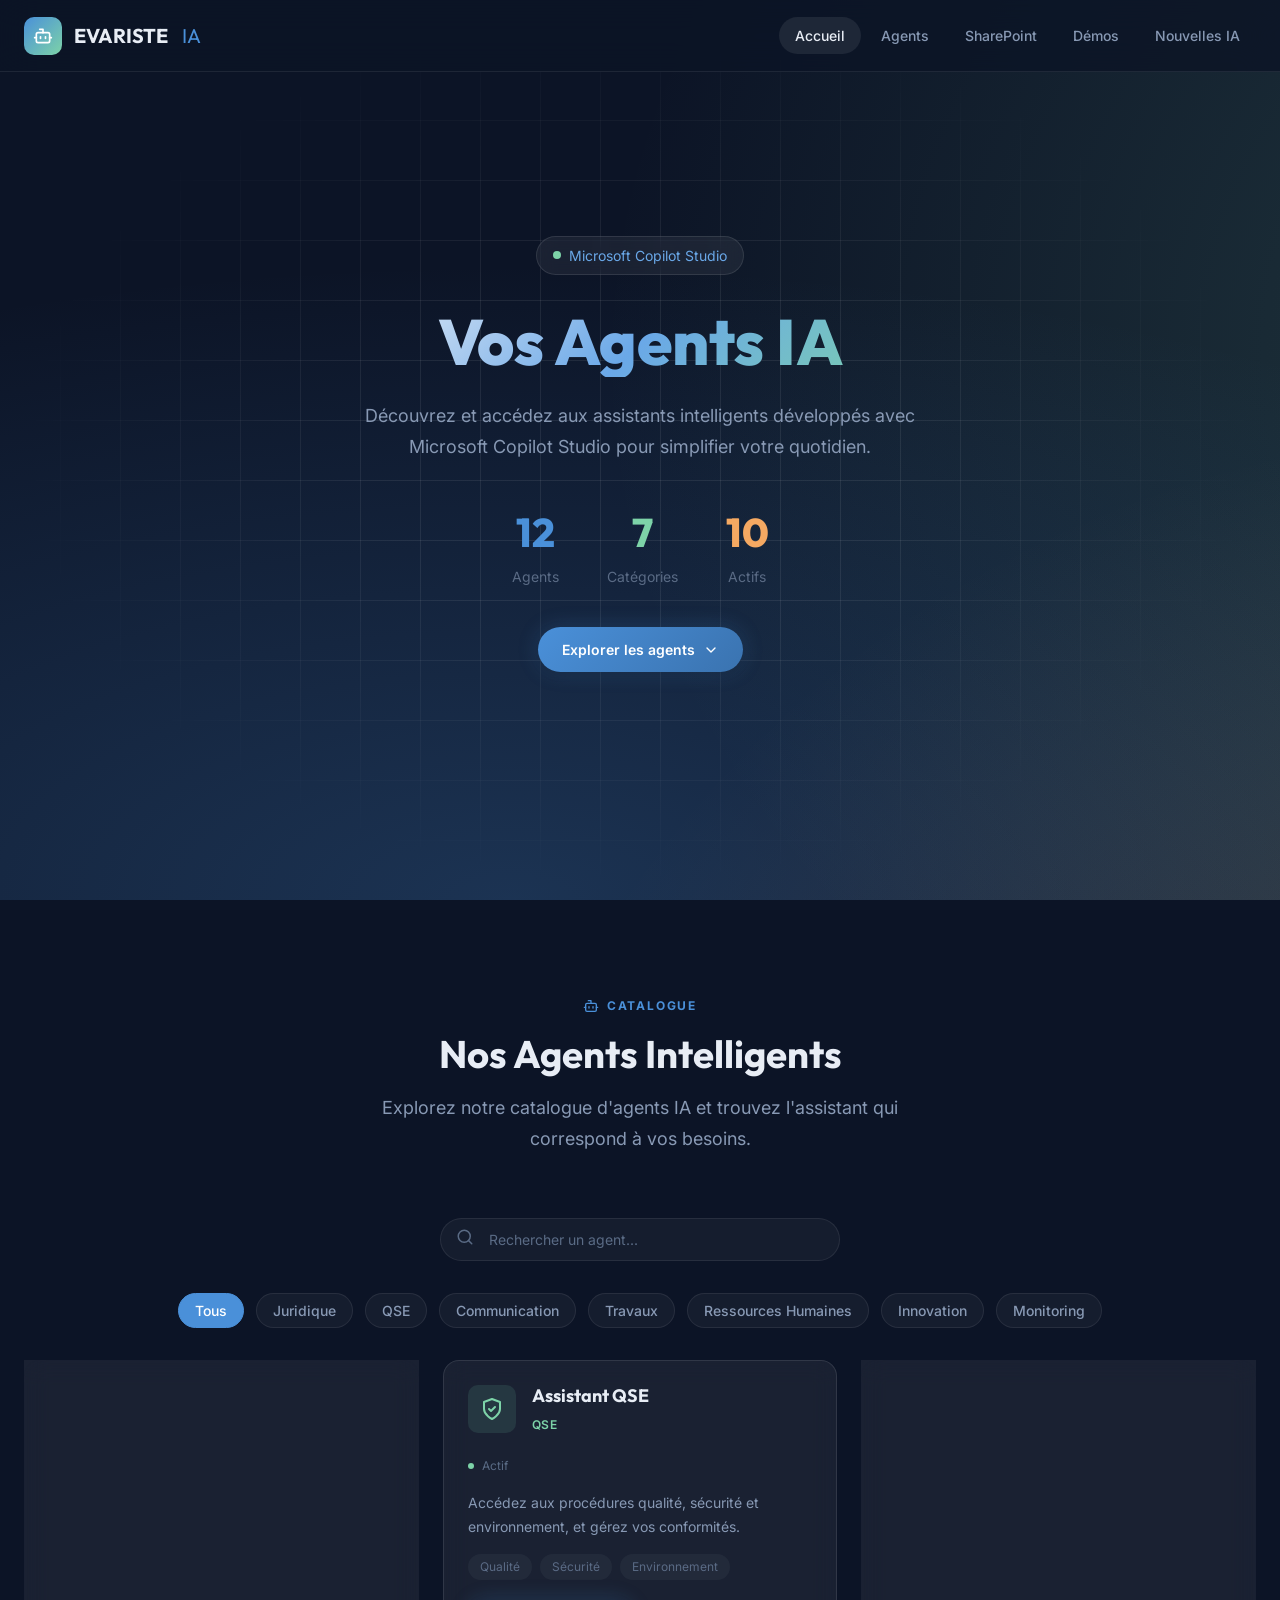
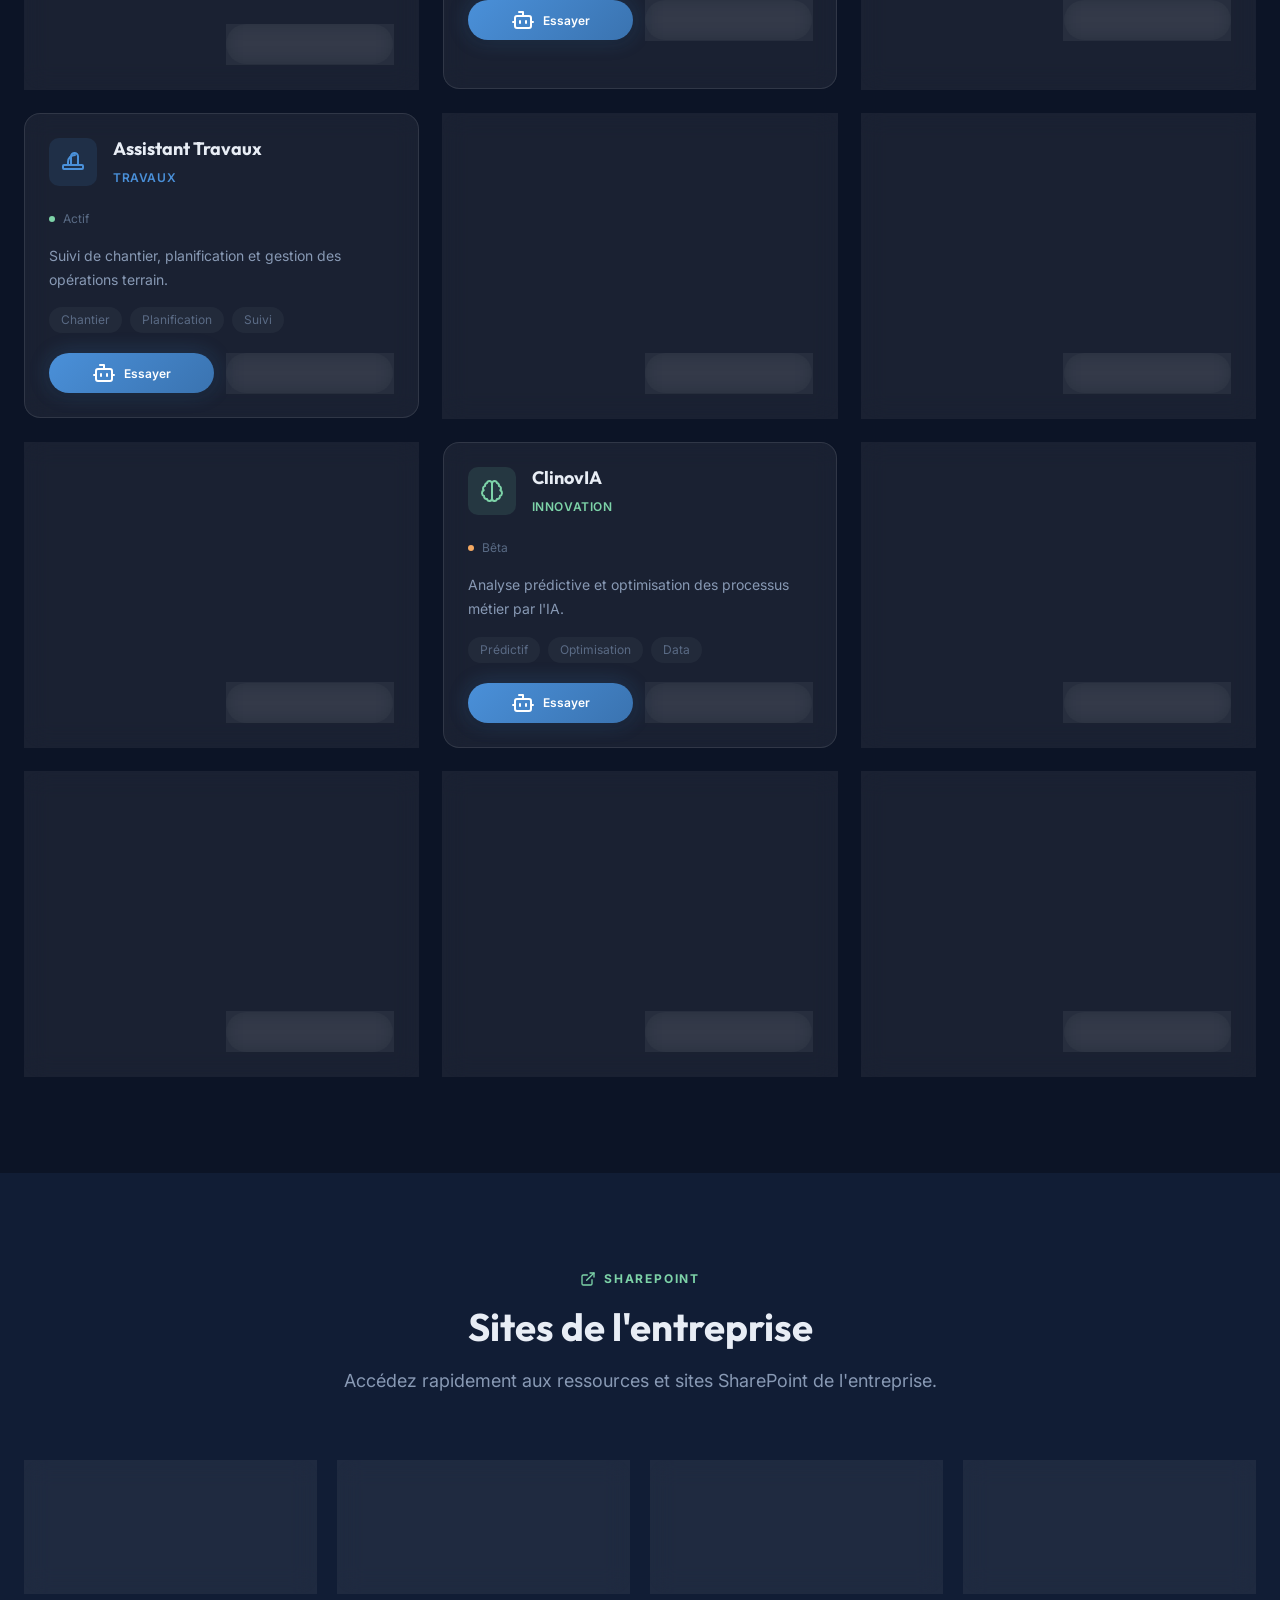
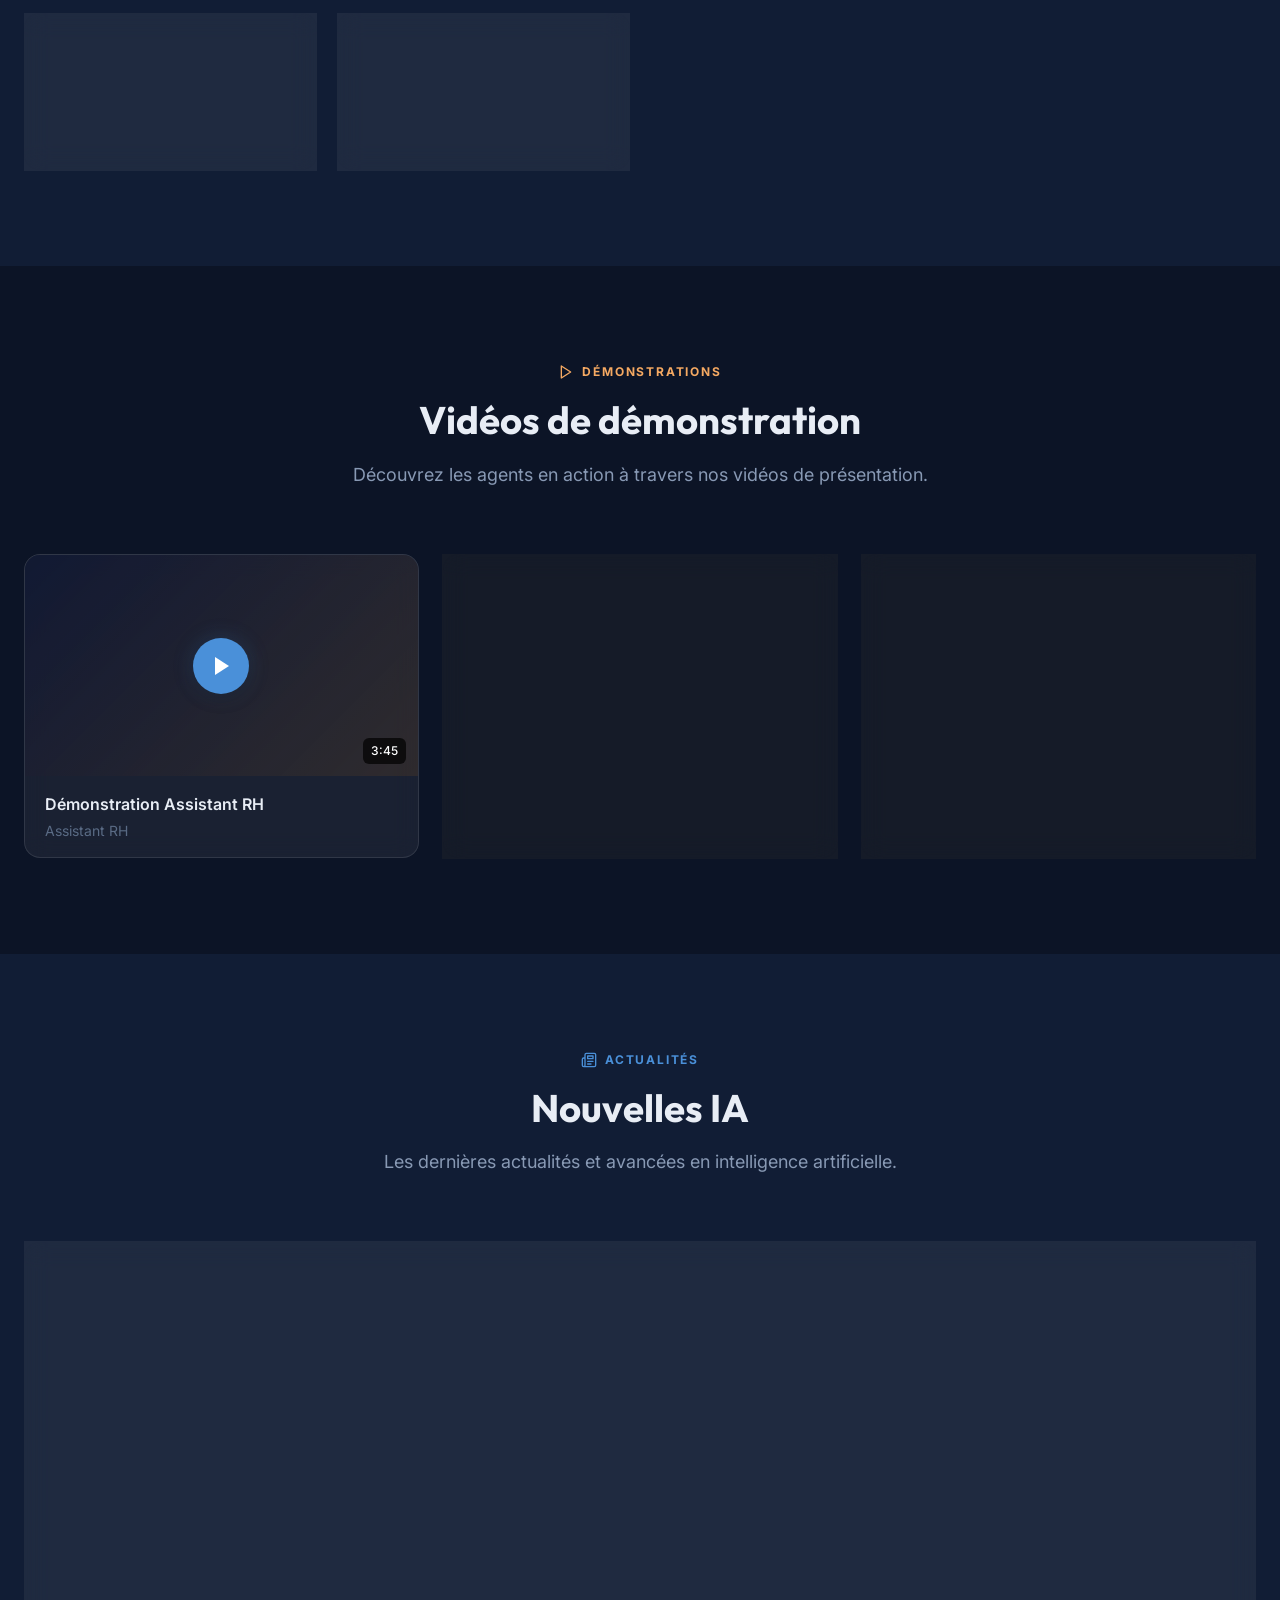
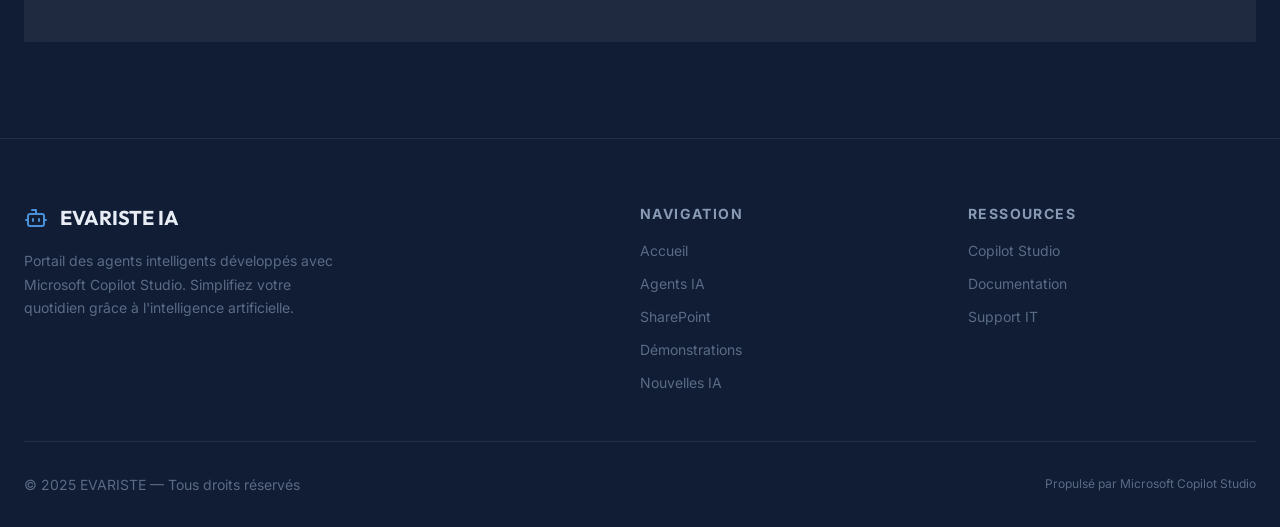
==== pages/agent-detail.html @ 1adda0bb "first_edition première version de la page" ====
<!DOCTYPE html>
<html lang="fr">
<head>
  <meta charset="UTF-8">
  <meta name="viewport" content="width=device-width, initial-scale=1.0">
  <title>Détail de l'Agent | EVARISTE IA</title>
  
  <!-- Google Fonts -->
  <link rel="preconnect" href="https://fonts.googleapis.com">
  <link rel="preconnect" href="https://fonts.gstatic.com" crossorigin>
  <link href="https://fonts.googleapis.com/css2?family=Inter:wght@400;500;600;700&family=Outfit:wght@600;700;800&display=swap" rel="stylesheet">
  
  <!-- Stylesheets -->
  <link rel="stylesheet" href="../css/variables.css">
  <link rel="stylesheet" href="../css/base.css">
  <link rel="stylesheet" href="../css/components.css">
  <link rel="stylesheet" href="../css/layout.css">
  
  <style>
    /* Specific styles for detail page */
    .detail-hero {
      padding: calc(var(--nav-height) + var(--space-12)) 0 var(--space-12);
      background: var(--bg-secondary);
      border-bottom: 1px solid var(--border);
    }
    
    .detail-header {
      display: flex;
      align-items: flex-start;
      gap: var(--space-6);
      margin-bottom: var(--space-8);
    }
    
    .detail-icon {
      width: 80px;
      height: 80px;
      border-radius: var(--radius-lg);
      display: flex;
      align-items: center;
      justify-content: center;
      flex-shrink: 0;
    }
    
    .detail-icon svg {
      width: 40px;
      height: 40px;
    }
    
    .detail-title {
      font-size: var(--text-4xl);
      margin-bottom: var(--space-2);
    }
    
    .detail-layout {
      display: grid;
      grid-template-columns: 1fr 400px;
      gap: var(--space-10);
      padding: var(--space-12) 0;
    }
    
    .chatbot-container {
      background: var(--bg-secondary);
      border: 1px solid var(--border);
      border-radius: var(--radius-lg);
      overflow: hidden;
      height: 700px;
      box-shadow: var(--shadow-md);
    }
    
    .chatbot-iframe {
      width: 100%;
      height: 100%;
      border: none;
    }
    
    .info-sidebar {
      display: flex;
      flex-direction: column;
      gap: var(--space-8);
    }
    
    .info-card {
      background: var(--glass);
      border: 1px solid var(--glass-border);
      border-radius: var(--radius-lg);
      padding: var(--space-6);
    }
    
    .info-card__title {
      font-size: var(--text-lg);
      font-weight: 600;
      margin-bottom: var(--space-4);
      display: flex;
      align-items: center;
      gap: var(--space-2);
    }
    
    .back-link {
      display: inline-flex;
      align-items: center;
      gap: var(--space-2);
      color: var(--text-secondary);
      margin-bottom: var(--space-6);
      font-weight: 500;
    }
    
    .back-link:hover {
      color: var(--text-primary);
    }
    
    @media (max-width: 1024px) {
      .detail-layout {
        grid-template-columns: 1fr;
      }
      
      .chatbot-container {
        height: 600px;
        order: -1; /* Move chat to top on mobile */
      }
    }
  </style>
</head>
<body>

  <!-- Navigation -->
  <nav class="nav">
    <div class="nav__container">
      <a href="../index.html" class="nav__logo">
        <div class="nav__logo-icon">
          <svg xmlns="http://www.w3.org/2000/svg" width="20" height="20" viewBox="0 0 24 24" fill="none" stroke="currentColor" stroke-width="2" stroke-linecap="round" stroke-linejoin="round"><path d="M12 8V4H8"/><rect x="4" y="8" width="16" height="12" rx="2"/><path d="M2 14h2"/><path d="M20 14h2"/><path d="M15 13v2"/><path d="M9 13v2"/></svg>
        </div>
        EVARISTE <span style="color: var(--blue); font-weight: 400; margin-left: 2px;">IA</span>
      </a>
      <a href="../index.html#agents" class="btn btn--ghost">Retour au catalogue</a>
    </div>
  </nav>

  <!-- Content injected by JS -->
  <div id="app-content"></div>

  <!-- Scripts -->
  <script src="../js/agents-data.js"></script>
  <script src="../js/components.js"></script>
  <script>
    document.addEventListener("DOMContentLoaded", () => {
      // Get agent ID from URL
      const urlParams = new URLSearchParams(window.location.search);
      const agentId = urlParams.get('agent');
      
      if (!agentId) {
        window.location.href = '../index.html';
        return;
      }
      
      const agent = AGENTS_DATA.find(a => a.id === agentId);
      
      if (!agent) {
        document.getElementById('app-content').innerHTML = `
          <div class="container" style="padding-top: 150px; text-align: center;">
            <h2>Agent introuvable</h2>
            <p>L'agent demandé n'existe pas.</p>
            <a href="../index.html" class="btn btn--primary" style="margin-top: 20px;">Retour à l'accueil</a>
          </div>
        `;
        return;
      }
      
      // Update page title
      document.title = `${agent.name} | EVARISTE IA`;
      
      // Render content
      renderAgentDetail(agent);
    });
    
    function renderAgentDetail(agent) {
      const container = document.getElementById('app-content');
      
      const statusDotClass = agent.status === "active" ? "active" : agent.status === "beta" ? "beta" : "coming";
      
      let chatContent = '';
      if (agent.embedUrl) {
        chatContent = `<iframe src="${agent.embedUrl}" class="chatbot-iframe" title="Chatbot ${agent.name}"></iframe>`;
      } else {
        chatContent = `
          <div style="display: flex; flex-direction: column; align-items: center; justify-content: center; height: 100%; color: var(--text-muted); padding: 2rem; text-align: center;">
            <div style="font-size: 3rem; margin-bottom: 1rem;">🤖</div>
            <h3>L'agent n'est pas encore connecté</h3>
            <p style="margin-top: 0.5rem; max-width: 400px;">L'URL d'intégration Copilot Studio n'a pas encore été configurée pour cet agent.</p>
          </div>
        `;
      }
      
      container.innerHTML = `
        <header class="detail-hero">
          <div class="container">
            <a href="../index.html#agents" class="back-link">
              <svg xmlns="http://www.w3.org/2000/svg" width="16" height="16" viewBox="0 0 24 24" fill="none" stroke="currentColor" stroke-width="2" stroke-linecap="round" stroke-linejoin="round"><line x1="19" y1="12" x2="5" y2="12"/><polyline points="12 19 5 12 12 5"/></svg>
              Retour aux agents
            </a>
            
            <div class="detail-header">
              <div class="detail-icon ${agent.color}" style="background: var(--${agent.color}-bg); color: var(--${agent.color});">
                ${getIcon(agent.icon)}
              </div>
              <div>
                <h1 class="detail-title">${agent.name}</h1>
                <div style="display: flex; gap: 1rem; align-items: center; margin-bottom: 1rem;">
                  <span class="badge badge--${agent.color}">${agent.category}</span>
                  <div class="agent-card__status" style="margin: 0;">
                    <span class="agent-card__status-dot ${statusDotClass}"></span>
                    ${getStatusLabel(agent.status)}
                  </div>
                </div>
                <p style="font-size: var(--text-lg); color: var(--text-secondary); max-width: 800px;">
                  ${agent.shortDesc}
                </p>
              </div>
            </div>
          </div>
        </header>
        
        <main class="container">
          <div class="detail-layout">
            <div class="chatbot-container">
              ${chatContent}
            </div>
            
            <aside class="info-sidebar">
              <div class="info-card">
                <h3 class="info-card__title">À propos de cet agent</h3>
                <p style="color: var(--text-secondary); line-height: 1.6; margin-bottom: 1.5rem;">
                  ${agent.longDesc}
                </p>
                <div style="display: flex; flex-wrap: wrap; gap: 0.5rem;">
                  ${agent.tags.map(tag => `<span class="agent-card__tag">${tag}</span>`).join("")}
                </div>
              </div>
              
              <div class="info-card">
                <h3 class="info-card__title">
                  <svg xmlns="http://www.w3.org/2000/svg" width="20" height="20" viewBox="0 0 24 24" fill="none" stroke="currentColor" stroke-width="2" stroke-linecap="round" stroke-linejoin="round"><circle cx="12" cy="12" r="10"/><path d="M12 16v-4"/><path d="M12 8h.01"/></svg>
                  Comment l'utiliser ?
                </h3>
                <ul style="color: var(--text-secondary); line-height: 1.6; list-style-type: disc; padding-left: 1.5rem; display: flex; flex-direction: column; gap: 0.5rem;">
                  <li>Posez des questions claires et précises.</li>
                  <li>Si la réponse n'est pas complète, demandez-lui d'élaborer.</li>
                  <li>N'hésitez pas à lui demander de formuler différemment.</li>
                  <li>L'agent apprend de ses interactions, vos retours sont précieux.</li>
                </ul>
              </div>
            </aside>
          </div>
        </main>
      `;
    }
  </script>
</body>
</html>
---- css/variables.css ----
/* ========================================
   DESIGN TOKENS — EVARISTE AI Agents
   ======================================== */

:root {
  /* ---- Background ---- */
  --bg-primary: #0c1426;
  --bg-secondary: #111d35;
  --bg-tertiary: #162040;

  /* ---- Surfaces (glassmorphism) ---- */
  --surface: rgba(255, 255, 255, 0.04);
  --surface-hover: rgba(255, 255, 255, 0.08);
  --surface-active: rgba(255, 255, 255, 0.12);
  --glass: rgba(255, 255, 255, 0.06);
  --glass-border: rgba(255, 255, 255, 0.1);

  /* ---- Accent: Blue (medium) ---- */
  --blue: #4A90D9;
  --blue-light: #6AA8E8;
  --blue-dark: #3A73B0;
  --blue-glow: rgba(74, 144, 217, 0.25);
  --blue-bg: rgba(74, 144, 217, 0.12);

  /* ---- Accent: Green (pastel) ---- */
  --green: #7DD3A8;
  --green-light: #A0E8C4;
  --green-dark: #5CB88A;
  --green-glow: rgba(125, 211, 168, 0.25);
  --green-bg: rgba(125, 211, 168, 0.12);

  /* ---- Accent: Orange (pastel) ---- */
  --orange: #F5A962;
  --orange-light: #F8C48A;
  --orange-dark: #E08C3E;
  --orange-glow: rgba(245, 169, 98, 0.25);
  --orange-bg: rgba(245, 169, 98, 0.12);

  /* ---- Text ---- */
  --text-primary: #E8EDF5;
  --text-secondary: #8899B4;
  --text-muted: #5A6B85;

  /* ---- Borders ---- */
  --border: rgba(255, 255, 255, 0.08);
  --border-hover: rgba(255, 255, 255, 0.15);
  --border-active: rgba(255, 255, 255, 0.22);

  /* ---- Spacing (4px scale) ---- */
  --space-1: 0.25rem;
  --space-2: 0.5rem;
  --space-3: 0.75rem;
  --space-4: 1rem;
  --space-5: 1.25rem;
  --space-6: 1.5rem;
  --space-8: 2rem;
  --space-10: 2.5rem;
  --space-12: 3rem;
  --space-16: 4rem;
  --space-20: 5rem;
  --space-24: 6rem;

  /* ---- Border-radius ---- */
  --radius-sm: 6px;
  --radius-md: 10px;
  --radius-lg: 16px;
  --radius-xl: 24px;
  --radius-full: 9999px;

  /* ---- Shadows ---- */
  --shadow-sm: 0 2px 8px rgba(0, 0, 0, 0.2);
  --shadow-md: 0 4px 16px rgba(0, 0, 0, 0.3);
  --shadow-lg: 0 8px 32px rgba(0, 0, 0, 0.4);
  --shadow-glow-blue: 0 0 20px var(--blue-glow);
  --shadow-glow-green: 0 0 20px var(--green-glow);
  --shadow-glow-orange: 0 0 20px var(--orange-glow);

  /* ---- Typography ---- */
  --font-body: 'Inter', -apple-system, BlinkMacSystemFont, 'Segoe UI', sans-serif;
  --font-heading: 'Outfit', 'Inter', sans-serif;

  --text-xs: 0.75rem;
  --text-sm: 0.875rem;
  --text-base: 1rem;
  --text-lg: 1.125rem;
  --text-xl: 1.25rem;
  --text-2xl: 1.5rem;
  --text-3xl: 2rem;
  --text-4xl: 2.5rem;
  --text-5xl: 3.5rem;

  --leading-tight: 1.2;
  --leading-normal: 1.5;
  --leading-relaxed: 1.7;

  /* ---- Transitions ---- */
  --transition-fast: 150ms ease;
  --transition-base: 250ms ease;
  --transition-slow: 400ms ease;
  --transition-spring: 500ms cubic-bezier(0.34, 1.56, 0.64, 1);

  /* ---- Z-index ---- */
  --z-base: 1;
  --z-dropdown: 10;
  --z-sticky: 100;
  --z-modal: 1000;

  /* ---- Layout ---- */
  --container-max: 1280px;
  --nav-height: 72px;
}
---- css/base.css ----
/* ========================================
   BASE STYLES — Reset & Defaults
   ======================================== */

*, *::before, *::after {
  box-sizing: border-box;
  margin: 0;
  padding: 0;
}

html {
  scroll-behavior: smooth;
  -webkit-text-size-adjust: 100%;
  scroll-padding-top: var(--nav-height);
}

body {
  font-family: var(--font-body);
  font-size: var(--text-base);
  line-height: var(--leading-normal);
  color: var(--text-primary);
  background: var(--bg-primary);
  min-height: 100vh;
  overflow-x: hidden;
  -webkit-font-smoothing: antialiased;
  -moz-osx-font-smoothing: grayscale;
}

/* ---- Headings ---- */
h1, h2, h3, h4, h5, h6 {
  font-family: var(--font-heading);
  line-height: var(--leading-tight);
  font-weight: 700;
  color: var(--text-primary);
}

h1 { font-size: var(--text-5xl); }
h2 { font-size: var(--text-3xl); }
h3 { font-size: var(--text-xl); }
h4 { font-size: var(--text-lg); }

p {
  color: var(--text-secondary);
  line-height: var(--leading-relaxed);
}

/* ---- Links ---- */
a {
  color: var(--blue);
  text-decoration: none;
  transition: color var(--transition-fast);
}

a:hover {
  color: var(--blue-light);
}

/* ---- Media ---- */
img, video {
  max-width: 100%;
  height: auto;
  display: block;
}

/* ---- Interactive ---- */
button {
  cursor: pointer;
  border: none;
  background: none;
  font-family: inherit;
  font-size: inherit;
  color: inherit;
}

ul, ol {
  list-style: none;
}

input, textarea, select {
  font-family: inherit;
  font-size: inherit;
  color: inherit;
  background: none;
  border: none;
  outline: none;
}

/* ---- Selection ---- */
::selection {
  background: var(--blue);
  color: white;
}

/* ---- Scrollbar ---- */
::-webkit-scrollbar {
  width: 8px;
}

::-webkit-scrollbar-track {
  background: var(--bg-primary);
}

::-webkit-scrollbar-thumb {
  background: var(--border);
  border-radius: var(--radius-full);
}

::-webkit-scrollbar-thumb:hover {
  background: var(--border-hover);
}

/* ---- Utility ---- */
.container {
  width: 100%;
  max-width: var(--container-max);
  margin: 0 auto;
  padding: 0 var(--space-6);
}

.sr-only {
  position: absolute;
  width: 1px;
  height: 1px;
  padding: 0;
  margin: -1px;
  overflow: hidden;
  clip: rect(0, 0, 0, 0);
  white-space: nowrap;
  border: 0;
}
---- css/components.css ----
/* ========================================
   COMPONENTS — All UI component styles
   ======================================== */

/* ===== NAVIGATION ===== */
.nav {
  position: fixed;
  top: 0;
  left: 0;
  right: 0;
  height: var(--nav-height);
  background: rgba(12, 20, 38, 0.8);
  backdrop-filter: blur(20px);
  -webkit-backdrop-filter: blur(20px);
  border-bottom: 1px solid var(--border);
  z-index: var(--z-sticky);
  transition: background var(--transition-base), box-shadow var(--transition-base);
}

.nav.scrolled {
  background: rgba(12, 20, 38, 0.95);
  box-shadow: var(--shadow-md);
}

.nav__container {
  display: flex;
  align-items: center;
  justify-content: space-between;
  height: 100%;
  max-width: var(--container-max);
  margin: 0 auto;
  padding: 0 var(--space-6);
}

.nav__logo {
  display: flex;
  align-items: center;
  gap: var(--space-3);
  font-family: var(--font-heading);
  font-size: var(--text-xl);
  font-weight: 700;
  color: var(--text-primary);
  text-decoration: none;
}

.nav__logo-icon {
  width: 38px;
  height: 38px;
  background: linear-gradient(135deg, var(--blue), var(--green));
  border-radius: var(--radius-md);
  display: flex;
  align-items: center;
  justify-content: center;
  color: white;
  font-size: var(--text-lg);
}

.nav__links {
  display: flex;
  align-items: center;
  gap: var(--space-1);
}

.nav__link {
  padding: var(--space-2) var(--space-4);
  border-radius: var(--radius-full);
  color: var(--text-secondary);
  font-size: var(--text-sm);
  font-weight: 500;
  transition: all var(--transition-fast);
  white-space: nowrap;
  text-decoration: none;
}

.nav__link:hover,
.nav__link.active {
  color: var(--text-primary);
  background: var(--surface-hover);
}

.nav__hamburger {
  display: none;
  flex-direction: column;
  gap: 5px;
  padding: var(--space-2);
  cursor: pointer;
  background: none;
  border: none;
}

.nav__hamburger span {
  display: block;
  width: 22px;
  height: 2px;
  background: var(--text-primary);
  border-radius: 2px;
  transition: all var(--transition-base);
  transform-origin: center;
}

.nav__hamburger.active span:nth-child(1) {
  transform: translateY(7px) rotate(45deg);
}

.nav__hamburger.active span:nth-child(2) {
  opacity: 0;
}

.nav__hamburger.active span:nth-child(3) {
  transform: translateY(-7px) rotate(-45deg);
}

/* ===== HERO ===== */
.hero {
  position: relative;
  min-height: 100vh;
  display: flex;
  align-items: center;
  justify-content: center;
  overflow: hidden;
  padding: var(--nav-height) var(--space-6) var(--space-16);
}

.hero__bg {
  position: absolute;
  inset: 0;
  background:
    radial-gradient(ellipse at 20% 50%, var(--blue-glow), transparent 50%),
    radial-gradient(ellipse at 80% 20%, var(--green-glow), transparent 50%),
    radial-gradient(ellipse at 60% 80%, var(--orange-glow), transparent 50%),
    var(--bg-primary);
  animation: gradientShift 15s ease infinite;
  background-size: 200% 200%;
}

.hero__grid {
  position: absolute;
  inset: 0;
  background-image:
    linear-gradient(var(--border) 1px, transparent 1px),
    linear-gradient(90deg, var(--border) 1px, transparent 1px);
  background-size: 60px 60px;
  animation: gridPulse 4s ease-in-out infinite;
  mask-image: radial-gradient(ellipse at center, black 30%, transparent 70%);
  -webkit-mask-image: radial-gradient(ellipse at center, black 30%, transparent 70%);
}

.hero__content {
  position: relative;
  text-align: center;
  max-width: 800px;
  z-index: 2;
}

.hero__badge {
  display: inline-flex;
  align-items: center;
  gap: var(--space-2);
  padding: var(--space-2) var(--space-4);
  background: var(--glass);
  border: 1px solid var(--glass-border);
  border-radius: var(--radius-full);
  font-size: var(--text-sm);
  color: var(--blue-light);
  margin-bottom: var(--space-8);
  backdrop-filter: blur(10px);
}

.hero__badge-dot {
  width: 8px;
  height: 8px;
  background: var(--green);
  border-radius: 50%;
  animation: pulse 2s ease-in-out infinite;
}

.hero__title {
  font-size: clamp(2.5rem, 5vw, 4rem);
  font-weight: 800;
  line-height: 1.1;
  margin-bottom: var(--space-6);
  background: linear-gradient(135deg, var(--text-primary) 0%, var(--blue-light) 50%, var(--green) 100%);
  -webkit-background-clip: text;
  -webkit-text-fill-color: transparent;
  background-clip: text;
}

.hero__subtitle {
  font-size: var(--text-lg);
  color: var(--text-secondary);
  max-width: 600px;
  margin: 0 auto var(--space-10);
  line-height: var(--leading-relaxed);
}

.hero__stats {
  display: flex;
  justify-content: center;
  gap: var(--space-12);
  margin-bottom: var(--space-10);
}

.hero__stat { text-align: center; }

.hero__stat-number {
  font-family: var(--font-heading);
  font-size: var(--text-4xl);
  font-weight: 800;
  color: var(--text-primary);
}

.hero__stat-number.blue   { color: var(--blue); }
.hero__stat-number.green  { color: var(--green); }
.hero__stat-number.orange { color: var(--orange); }

.hero__stat-label {
  font-size: var(--text-sm);
  color: var(--text-muted);
  margin-top: var(--space-1);
}

/* ===== BUTTONS ===== */
.btn {
  display: inline-flex;
  align-items: center;
  justify-content: center;
  gap: var(--space-2);
  padding: var(--space-3) var(--space-6);
  border-radius: var(--radius-full);
  font-weight: 600;
  font-size: var(--text-sm);
  transition: all var(--transition-base);
  cursor: pointer;
  white-space: nowrap;
  text-decoration: none;
  border: none;
}

.btn--primary {
  background: linear-gradient(135deg, var(--blue), var(--blue-dark));
  color: white;
  box-shadow: var(--shadow-sm), 0 0 20px var(--blue-glow);
}

.btn--primary:hover {
  transform: translateY(-2px);
  box-shadow: var(--shadow-md), 0 0 30px var(--blue-glow);
  color: white;
}

.btn--secondary {
  background: var(--glass);
  color: var(--text-primary);
  border: 1px solid var(--glass-border);
  backdrop-filter: blur(10px);
}

.btn--secondary:hover {
  background: var(--surface-hover);
  border-color: var(--border-hover);
  transform: translateY(-2px);
  color: var(--text-primary);
}

.btn--ghost {
  color: var(--text-secondary);
  padding: var(--space-2) var(--space-4);
}

.btn--ghost:hover {
  color: var(--text-primary);
  background: var(--surface);
}

.btn--sm {
  padding: var(--space-2) var(--space-4);
  font-size: var(--text-xs);
}

.btn--green {
  background: linear-gradient(135deg, var(--green), var(--green-dark));
  color: #0c1426;
  box-shadow: var(--shadow-sm), 0 0 20px var(--green-glow);
}

.btn--green:hover {
  transform: translateY(-2px);
  box-shadow: var(--shadow-md), 0 0 30px var(--green-glow);
  color: #0c1426;
}

.btn--orange {
  background: linear-gradient(135deg, var(--orange), var(--orange-dark));
  color: #0c1426;
  box-shadow: var(--shadow-sm), 0 0 20px var(--orange-glow);
}

.btn--orange:hover {
  transform: translateY(-2px);
  box-shadow: var(--shadow-md), 0 0 30px var(--orange-glow);
  color: #0c1426;
}

/* ===== SECTIONS ===== */
.section {
  padding: var(--space-24) 0;
  position: relative;
}

.section--alt {
  background: var(--bg-secondary);
}

.section__header {
  text-align: center;
  margin-bottom: var(--space-16);
}

.section__eyebrow {
  display: inline-flex;
  align-items: center;
  gap: var(--space-2);
  font-size: var(--text-xs);
  font-weight: 700;
  text-transform: uppercase;
  letter-spacing: 0.15em;
  color: var(--blue);
  margin-bottom: var(--space-4);
}

.section__eyebrow.green  { color: var(--green); }
.section__eyebrow.orange { color: var(--orange); }

.section__title {
  font-size: clamp(1.75rem, 3vw, 2.5rem);
  margin-bottom: var(--space-4);
}

.section__subtitle {
  font-size: var(--text-lg);
  color: var(--text-secondary);
  max-width: 600px;
  margin: 0 auto;
}

/* ===== FILTER BAR ===== */
.filter-bar {
  display: flex;
  flex-wrap: wrap;
  align-items: center;
  gap: var(--space-3);
  margin-bottom: var(--space-8);
  justify-content: center;
}

.filter-btn {
  padding: var(--space-2) var(--space-4);
  border-radius: var(--radius-full);
  font-size: var(--text-sm);
  font-weight: 500;
  color: var(--text-secondary);
  background: var(--surface);
  border: 1px solid var(--border);
  cursor: pointer;
  transition: all var(--transition-fast);
}

.filter-btn:hover {
  color: var(--text-primary);
  background: var(--surface-hover);
  border-color: var(--border-hover);
}

.filter-btn.active {
  color: white;
  background: var(--blue);
  border-color: var(--blue);
}

.search-container {
  position: relative;
  max-width: 400px;
  margin: 0 auto var(--space-8);
}

.search-input {
  width: 100%;
  padding: var(--space-3) var(--space-4) var(--space-3) var(--space-12);
  background: var(--surface);
  border: 1px solid var(--border);
  border-radius: var(--radius-full);
  color: var(--text-primary);
  font-size: var(--text-sm);
  transition: all var(--transition-fast);
}

.search-input::placeholder {
  color: var(--text-muted);
}

.search-input:focus {
  border-color: var(--blue);
  box-shadow: 0 0 0 3px var(--blue-glow);
}

.search-icon {
  position: absolute;
  left: var(--space-4);
  top: 50%;
  transform: translateY(-50%);
  color: var(--text-muted);
  pointer-events: none;
}

/* ===== AGENT CARDS ===== */
.agents-grid {
  display: grid;
  grid-template-columns: repeat(auto-fill, minmax(340px, 1fr));
  gap: var(--space-6);
}

.agent-card {
  position: relative;
  background: var(--glass);
  border: 1px solid var(--glass-border);
  border-radius: var(--radius-lg);
  padding: var(--space-6);
  backdrop-filter: blur(12px);
  -webkit-backdrop-filter: blur(12px);
  transition: all var(--transition-base);
  overflow: hidden;
}

.agent-card::before {
  content: '';
  position: absolute;
  top: 0;
  left: 0;
  right: 0;
  height: 3px;
  opacity: 0;
  transition: opacity var(--transition-base);
}

.agent-card[data-color="blue"]::before   { background: linear-gradient(90deg, var(--blue), var(--blue-light)); }
.agent-card[data-color="green"]::before  { background: linear-gradient(90deg, var(--green), var(--green-light)); }
.agent-card[data-color="orange"]::before { background: linear-gradient(90deg, var(--orange), var(--orange-light)); }

.agent-card:hover {
  transform: translateY(-4px);
  border-color: var(--border-hover);
  box-shadow: var(--shadow-lg);
}

.agent-card:hover::before {
  opacity: 1;
}

.agent-card[data-color="blue"]:hover   { box-shadow: var(--shadow-lg), var(--shadow-glow-blue); }
.agent-card[data-color="green"]:hover  { box-shadow: var(--shadow-lg), var(--shadow-glow-green); }
.agent-card[data-color="orange"]:hover { box-shadow: var(--shadow-lg), var(--shadow-glow-orange); }

.agent-card__header {
  display: flex;
  align-items: flex-start;
  gap: var(--space-4);
  margin-bottom: var(--space-4);
}

.agent-card__icon {
  width: 48px;
  height: 48px;
  border-radius: var(--radius-md);
  display: flex;
  align-items: center;
  justify-content: center;
  flex-shrink: 0;
}

.agent-card__icon.blue   { background: var(--blue-bg);   color: var(--blue); }
.agent-card__icon.green  { background: var(--green-bg);  color: var(--green); }
.agent-card__icon.orange { background: var(--orange-bg); color: var(--orange); }

.agent-card__icon svg {
  width: 24px;
  height: 24px;
}

.agent-card__info { flex: 1; min-width: 0; }

.agent-card__title {
  font-size: var(--text-lg);
  font-weight: 700;
  margin-bottom: var(--space-1);
}

.agent-card__category {
  display: inline-flex;
  align-items: center;
  gap: var(--space-1);
  font-size: var(--text-xs);
  font-weight: 600;
  text-transform: uppercase;
  letter-spacing: 0.05em;
}

.agent-card__category.blue   { color: var(--blue); }
.agent-card__category.green  { color: var(--green); }
.agent-card__category.orange { color: var(--orange); }

.agent-card__description {
  font-size: var(--text-sm);
  color: var(--text-secondary);
  line-height: var(--leading-relaxed);
  margin-bottom: var(--space-4);
  display: -webkit-box;
  -webkit-line-clamp: 3;
  -webkit-box-orient: vertical;
  overflow: hidden;
}

.agent-card__status {
  display: inline-flex;
  align-items: center;
  gap: var(--space-2);
  font-size: var(--text-xs);
  color: var(--text-muted);
  margin-bottom: var(--space-4);
}

.agent-card__status-dot {
  width: 6px;
  height: 6px;
  border-radius: 50%;
}

.agent-card__status-dot.active  { background: var(--green); }
.agent-card__status-dot.beta    { background: var(--orange); }
.agent-card__status-dot.coming  { background: var(--text-muted); }

.agent-card__tags {
  display: flex;
  flex-wrap: wrap;
  gap: var(--space-2);
  margin-bottom: var(--space-5);
}

.agent-card__tag {
  padding: var(--space-1) var(--space-3);
  background: var(--surface);
  border-radius: var(--radius-full);
  font-size: var(--text-xs);
  color: var(--text-muted);
}

.agent-card__actions {
  display: flex;
  gap: var(--space-3);
}

.agent-card__actions .btn { flex: 1; }

/* ===== SHAREPOINT CARDS ===== */
.sp-grid {
  display: grid;
  grid-template-columns: repeat(auto-fill, minmax(280px, 1fr));
  gap: var(--space-5);
}

.sp-card {
  display: flex;
  align-items: center;
  gap: var(--space-4);
  padding: var(--space-5);
  background: var(--glass);
  border: 1px solid var(--glass-border);
  border-radius: var(--radius-lg);
  backdrop-filter: blur(12px);
  transition: all var(--transition-base);
  text-decoration: none;
  color: inherit;
}

.sp-card:hover {
  transform: translateY(-3px);
  border-color: var(--border-hover);
  box-shadow: var(--shadow-md);
  background: var(--surface-hover);
  color: inherit;
}

.sp-card__icon {
  width: 44px;
  height: 44px;
  border-radius: var(--radius-md);
  background: var(--blue-bg);
  color: var(--blue);
  display: flex;
  align-items: center;
  justify-content: center;
  flex-shrink: 0;
}

.sp-card__icon svg {
  width: 22px;
  height: 22px;
}

.sp-card__content { flex: 1; min-width: 0; }

.sp-card__title {
  font-size: var(--text-base);
  font-weight: 600;
  color: var(--text-primary);
  margin-bottom: var(--space-1);
}

.sp-card__description {
  font-size: var(--text-sm);
  color: var(--text-muted);
}

.sp-card__arrow {
  color: var(--text-muted);
  transition: all var(--transition-fast);
  flex-shrink: 0;
}

.sp-card:hover .sp-card__arrow {
  color: var(--blue);
  transform: translateX(4px);
}

/* ===== VIDEO CARDS ===== */
.videos-grid {
  display: grid;
  grid-template-columns: repeat(auto-fill, minmax(340px, 1fr));
  gap: var(--space-6);
}

.video-card {
  background: var(--glass);
  border: 1px solid var(--glass-border);
  border-radius: var(--radius-lg);
  overflow: hidden;
  backdrop-filter: blur(12px);
  transition: all var(--transition-base);
}

.video-card:hover {
  transform: translateY(-3px);
  border-color: var(--border-hover);
  box-shadow: var(--shadow-md);
}

.video-card__thumbnail {
  position: relative;
  width: 100%;
  aspect-ratio: 16/9;
  overflow: hidden;
  cursor: pointer;
}

.video-card__thumbnail-bg {
  width: 100%;
  height: 100%;
  display: flex;
  align-items: center;
  justify-content: center;
  font-size: 3rem;
  transition: transform var(--transition-slow);
}

.video-card__thumbnail-bg.blue   { background: linear-gradient(135deg, var(--bg-tertiary), rgba(74, 144, 217, 0.15)); }
.video-card__thumbnail-bg.green  { background: linear-gradient(135deg, var(--bg-tertiary), rgba(125, 211, 168, 0.15)); }
.video-card__thumbnail-bg.orange { background: linear-gradient(135deg, var(--bg-tertiary), rgba(245, 169, 98, 0.15)); }

.video-card:hover .video-card__thumbnail-bg {
  transform: scale(1.05);
}

.video-card__play {
  position: absolute;
  inset: 0;
  display: flex;
  align-items: center;
  justify-content: center;
  background: rgba(0, 0, 0, 0.2);
  transition: background var(--transition-base);
}

.video-card:hover .video-card__play {
  background: rgba(0, 0, 0, 0.4);
}

.video-card__play-icon {
  width: 56px;
  height: 56px;
  background: var(--blue);
  border-radius: 50%;
  display: flex;
  align-items: center;
  justify-content: center;
  color: white;
  box-shadow: var(--shadow-md), var(--shadow-glow-blue);
  transition: transform var(--transition-spring);
}

.video-card:hover .video-card__play-icon {
  transform: scale(1.1);
}

.video-card__play-icon svg {
  width: 24px;
  height: 24px;
  margin-left: 2px;
}

.video-card__duration {
  position: absolute;
  bottom: var(--space-3);
  right: var(--space-3);
  padding: var(--space-1) var(--space-2);
  background: rgba(0, 0, 0, 0.7);
  border-radius: var(--radius-sm);
  font-size: var(--text-xs);
  color: white;
  font-weight: 500;
}

.video-card__info {
  padding: var(--space-4) var(--space-5);
}

.video-card__title {
  font-size: var(--text-base);
  font-weight: 600;
  color: var(--text-primary);
  margin-bottom: var(--space-1);
}

.video-card__agent {
  font-size: var(--text-sm);
  color: var(--text-muted);
}

/* ===== NEWS SECTION ===== */
.news-container {
  background: var(--glass);
  border: 1px solid var(--glass-border);
  border-radius: var(--radius-lg);
  overflow: hidden;
  backdrop-filter: blur(12px);
  min-height: 400px;
}

.news-iframe {
  width: 100%;
  min-height: 400px;
  border: none;
}

.news-placeholder {
  padding: var(--space-12);
  text-align: center;
  color: var(--text-muted);
}

.news-placeholder__icon {
  width: 64px;
  height: 64px;
  margin: 0 auto var(--space-6);
  background: var(--surface);
  border-radius: var(--radius-lg);
  display: flex;
  align-items: center;
  justify-content: center;
  color: var(--text-muted);
}

.news-placeholder__icon svg {
  width: 32px;
  height: 32px;
}

.news-placeholder__title {
  font-size: var(--text-lg);
  color: var(--text-secondary);
  margin-bottom: var(--space-2);
  font-weight: 600;
}

.news-placeholder__text {
  font-size: var(--text-sm);
  max-width: 400px;
  margin: 0 auto;
  line-height: var(--leading-relaxed);
}

/* ===== MODAL ===== */
.modal-overlay {
  position: fixed;
  inset: 0;
  background: rgba(0, 0, 0, 0.7);
  backdrop-filter: blur(8px);
  -webkit-backdrop-filter: blur(8px);
  z-index: var(--z-modal);
  display: flex;
  align-items: center;
  justify-content: center;
  padding: var(--space-6);
  opacity: 0;
  visibility: hidden;
  transition: all var(--transition-base);
}

.modal-overlay.active {
  opacity: 1;
  visibility: visible;
}

.modal {
  width: 100%;
  max-width: 800px;
  max-height: 90vh;
  background: var(--bg-secondary);
  border: 1px solid var(--glass-border);
  border-radius: var(--radius-xl);
  overflow: hidden;
  transform: scale(0.9) translateY(20px);
  transition: transform var(--transition-spring);
  display: flex;
  flex-direction: column;
}

.modal-overlay.active .modal {
  transform: scale(1) translateY(0);
}

.modal__header {
  display: flex;
  align-items: center;
  justify-content: space-between;
  padding: var(--space-5) var(--space-6);
  border-bottom: 1px solid var(--border);
}

.modal__title {
  font-size: var(--text-lg);
  font-weight: 700;
  display: flex;
  align-items: center;
  gap: var(--space-3);
}

.modal__close {
  width: 36px;
  height: 36px;
  border-radius: var(--radius-md);
  display: flex;
  align-items: center;
  justify-content: center;
  color: var(--text-secondary);
  transition: all var(--transition-fast);
  cursor: pointer;
  background: none;
  border: none;
}

.modal__close:hover {
  background: var(--surface-hover);
  color: var(--text-primary);
}

.modal__body {
  flex: 1;
  overflow: hidden;
}

.modal__body iframe {
  width: 100%;
  height: 600px;
  border: none;
}

.modal__placeholder {
  display: flex;
  flex-direction: column;
  align-items: center;
  justify-content: center;
  padding: var(--space-16);
  text-align: center;
  color: var(--text-muted);
  min-height: 400px;
}

.modal__placeholder-icon {
  font-size: 3rem;
  margin-bottom: var(--space-4);
}

.modal__placeholder-text {
  font-size: var(--text-base);
  color: var(--text-secondary);
  margin-bottom: var(--space-2);
}

.modal__placeholder-hint {
  font-size: var(--text-sm);
}

/* ===== FOOTER ===== */
.footer {
  background: var(--bg-secondary);
  border-top: 1px solid var(--border);
  padding: var(--space-16) 0 var(--space-8);
}

.footer__content {
  display: grid;
  grid-template-columns: 2fr 1fr 1fr;
  gap: var(--space-10);
  margin-bottom: var(--space-12);
}

.footer__brand { max-width: 320px; }

.footer__brand-name {
  font-family: var(--font-heading);
  font-size: var(--text-xl);
  font-weight: 700;
  color: var(--text-primary);
  margin-bottom: var(--space-4);
  display: flex;
  align-items: center;
  gap: var(--space-3);
}

.footer__brand-desc {
  font-size: var(--text-sm);
  color: var(--text-muted);
  line-height: var(--leading-relaxed);
}

.footer__section-title {
  font-size: var(--text-sm);
  font-weight: 700;
  text-transform: uppercase;
  letter-spacing: 0.1em;
  color: var(--text-secondary);
  margin-bottom: var(--space-4);
}

.footer__links {
  display: flex;
  flex-direction: column;
  gap: var(--space-3);
}

.footer__link {
  font-size: var(--text-sm);
  color: var(--text-muted);
  transition: color var(--transition-fast);
  text-decoration: none;
}

.footer__link:hover {
  color: var(--blue);
}

.footer__bottom {
  padding-top: var(--space-8);
  border-top: 1px solid var(--border);
  display: flex;
  align-items: center;
  justify-content: space-between;
}

.footer__copyright {
  font-size: var(--text-sm);
  color: var(--text-muted);
}

.footer__tech {
  font-size: var(--text-xs);
  color: var(--text-muted);
  display: flex;
  align-items: center;
  gap: var(--space-2);
}

/* ===== BADGES ===== */
.badge {
  display: inline-flex;
  align-items: center;
  gap: var(--space-1);
  padding: var(--space-1) var(--space-3);
  border-radius: var(--radius-full);
  font-size: var(--text-xs);
  font-weight: 600;
}

.badge--blue   { background: var(--blue-bg);   color: var(--blue); }
.badge--green  { background: var(--green-bg);  color: var(--green); }
.badge--orange { background: var(--orange-bg); color: var(--orange); }

/* ===== EMPTY STATE ===== */
.empty-state {
  text-align: center;
  padding: var(--space-16) var(--space-6);
  color: var(--text-muted);
}

.empty-state__icon {
  font-size: var(--text-4xl);
  margin-bottom: var(--space-4);
}

.empty-state__text {
  font-size: var(--text-lg);
  color: var(--text-secondary);
}

/* ===== BACK TO TOP ===== */
.back-to-top {
  position: fixed;
  bottom: var(--space-6);
  right: var(--space-6);
  width: 44px;
  height: 44px;
  background: var(--blue);
  color: white;
  border-radius: 50%;
  display: flex;
  align-items: center;
  justify-content: center;
  box-shadow: var(--shadow-md), var(--shadow-glow-blue);
  opacity: 0;
  visibility: hidden;
  transform: translateY(10px);
  transition: all var(--transition-base);
  z-index: var(--z-dropdown);
  cursor: pointer;
  border: none;
}

.back-to-top.visible {
  opacity: 1;
  visibility: visible;
  transform: translateY(0);
}

.back-to-top:hover {
  transform: translateY(-3px);
}

.back-to-top svg {
  width: 20px;
  height: 20px;
}
---- css/layout.css ----
/* ========================================
   LAYOUT — Responsive grid & breakpoints
   ======================================== */

/* ---- Tablet (≤ 1024px) ---- */
@media (max-width: 1024px) {
  .hero__stats {
    gap: var(--space-8);
  }

  .agents-grid {
    grid-template-columns: repeat(auto-fill, minmax(300px, 1fr));
  }

  .footer__content {
    grid-template-columns: 1fr 1fr;
    gap: var(--space-8);
  }
}

/* ---- Mobile landscape (≤ 768px) ---- */
@media (max-width: 768px) {
  :root {
    --nav-height: 64px;
  }

  /* Nav → hamburger */
  .nav__links {
    position: fixed;
    top: var(--nav-height);
    left: 0;
    right: 0;
    bottom: 0;
    background: rgba(12, 20, 38, 0.98);
    backdrop-filter: blur(20px);
    -webkit-backdrop-filter: blur(20px);
    flex-direction: column;
    align-items: center;
    justify-content: center;
    gap: var(--space-2);
    opacity: 0;
    visibility: hidden;
    transition: all var(--transition-base);
  }

  .nav__links.open {
    opacity: 1;
    visibility: visible;
  }

  .nav__link {
    font-size: var(--text-lg);
    padding: var(--space-3) var(--space-6);
  }

  .nav__hamburger {
    display: flex;
  }

  /* Hero */
  .hero {
    min-height: auto;
    padding-top: calc(var(--nav-height) + var(--space-16));
    padding-bottom: var(--space-12);
  }

  .hero__stats {
    flex-direction: column;
    gap: var(--space-4);
    align-items: center;
  }

  .hero__stat {
    display: flex;
    align-items: center;
    gap: var(--space-3);
  }

  .hero__stat-number {
    font-size: var(--text-2xl);
  }

  /* Sections */
  .section {
    padding: var(--space-16) 0;
  }

  /* Grids → single column */
  .agents-grid {
    grid-template-columns: 1fr;
  }

  .sp-grid {
    grid-template-columns: 1fr;
  }

  .videos-grid {
    grid-template-columns: 1fr;
  }

  /* Filters → horizontal scroll */
  .filter-bar {
    justify-content: flex-start;
    overflow-x: auto;
    flex-wrap: nowrap;
    padding-bottom: var(--space-2);
    -webkit-overflow-scrolling: touch;
    scrollbar-width: none;
  }

  .filter-bar::-webkit-scrollbar {
    display: none;
  }

  .filter-btn {
    flex-shrink: 0;
  }

  /* Footer */
  .footer__content {
    grid-template-columns: 1fr;
    gap: var(--space-8);
  }

  .footer__bottom {
    flex-direction: column;
    gap: var(--space-4);
    text-align: center;
  }

  /* Modal */
  .modal {
    max-height: 95vh;
    margin: var(--space-2);
    border-radius: var(--radius-lg);
  }

  .modal__body iframe {
    height: 400px;
  }
}

/* ---- Mobile portrait (≤ 480px) ---- */
@media (max-width: 480px) {
  .container {
    padding: 0 var(--space-4);
  }

  .hero__title {
    font-size: 2rem;
  }

  .hero__subtitle {
    font-size: var(--text-base);
  }

  .agent-card {
    padding: var(--space-5);
  }

  .agent-card__actions {
    flex-direction: column;
  }

  .section__title {
    font-size: 1.5rem;
  }

  .section__header {
    margin-bottom: var(--space-10);
  }

  .modal-overlay {
    padding: var(--space-2);
  }
}

/* ---- SharePoint iframe context (very small) ---- */
@media (max-width: 400px) {
  .nav {
    position: relative;
    height: auto;
    padding: var(--space-3) 0;
  }

  .hero {
    min-height: auto;
    padding-top: var(--space-8);
  }
}
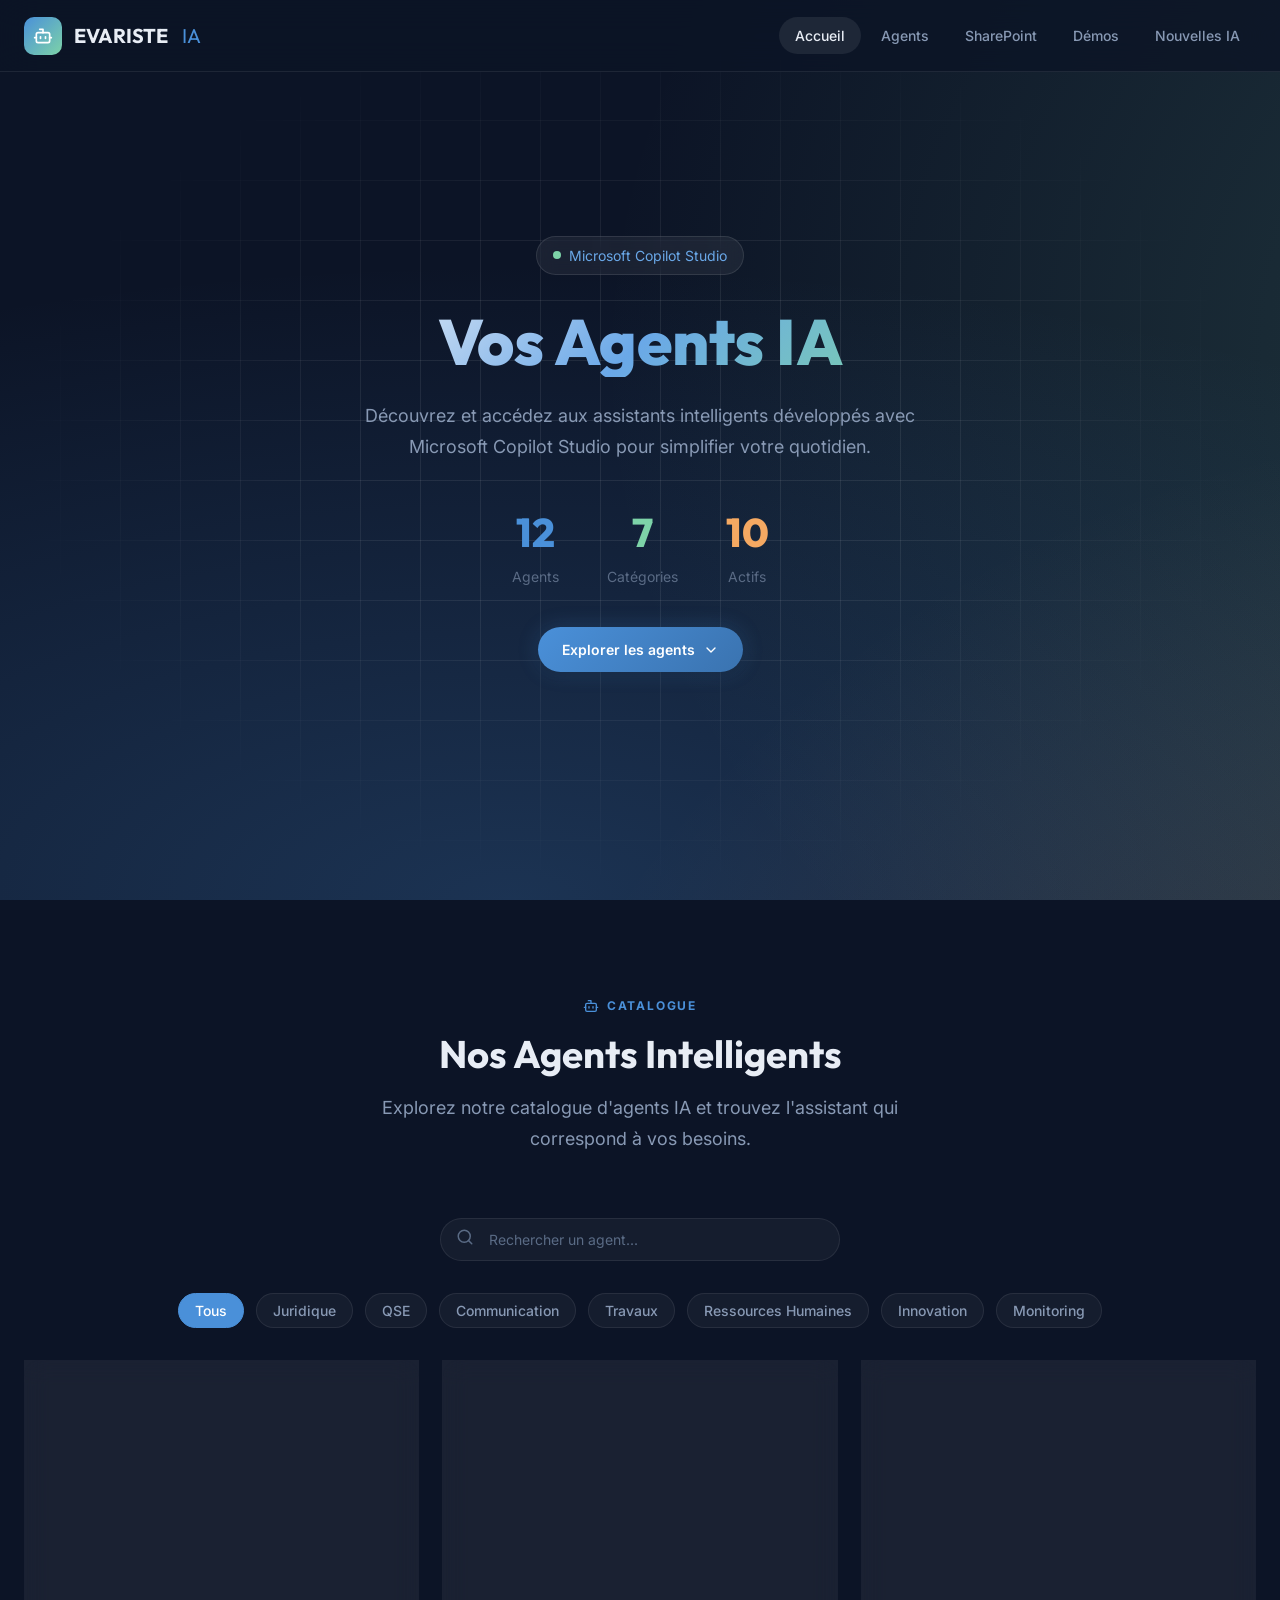
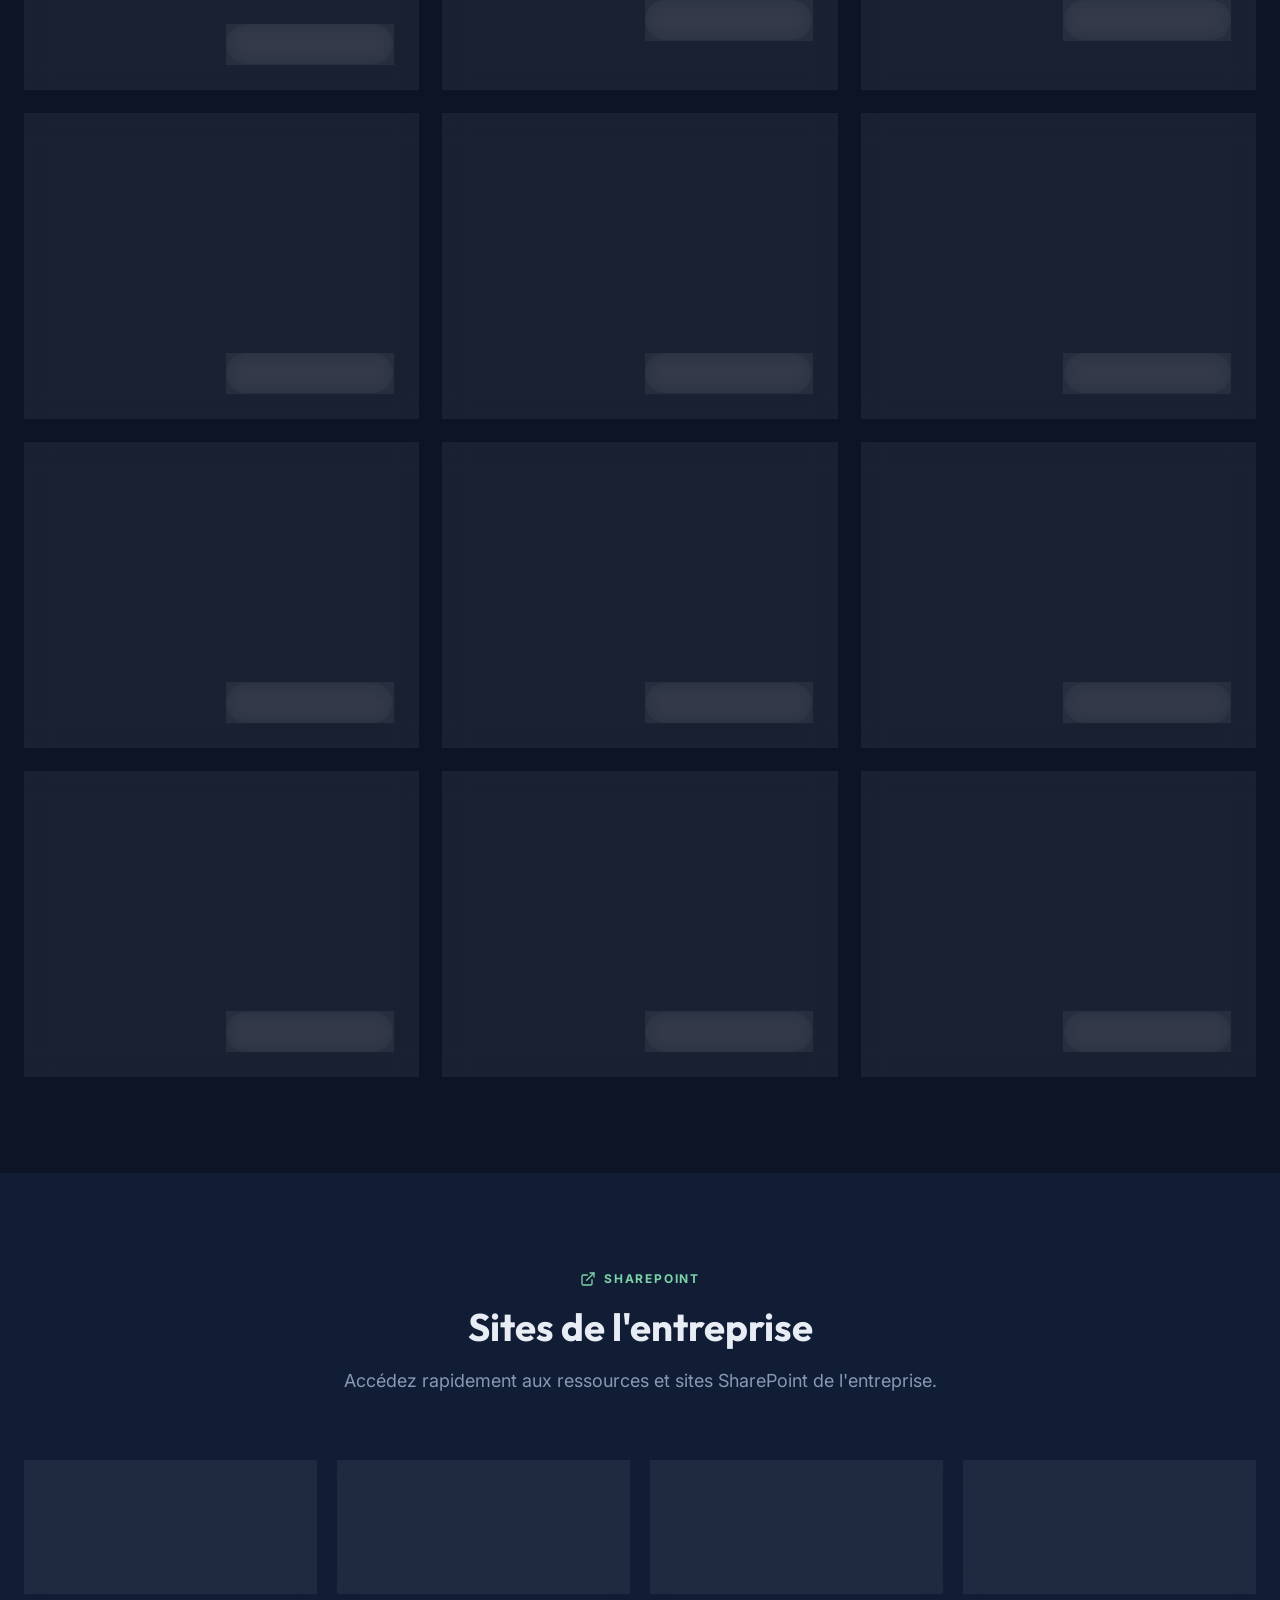
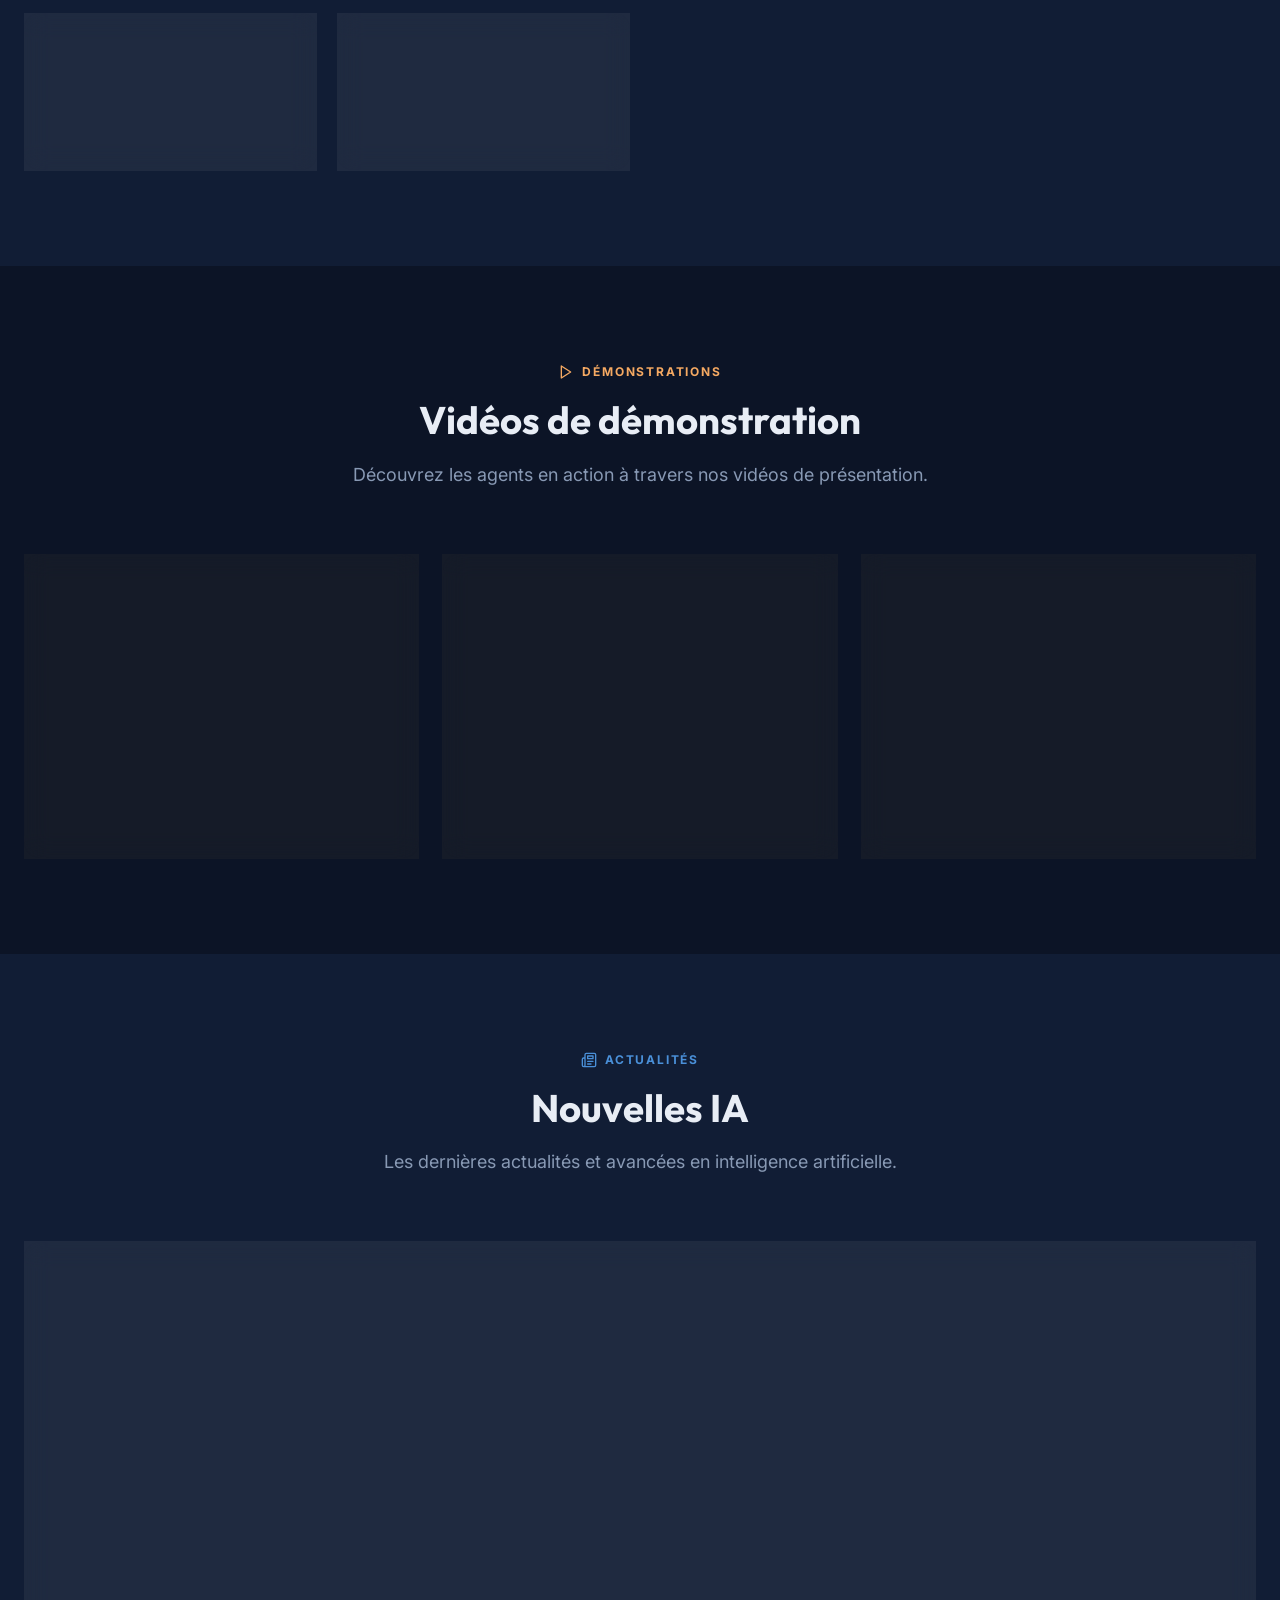
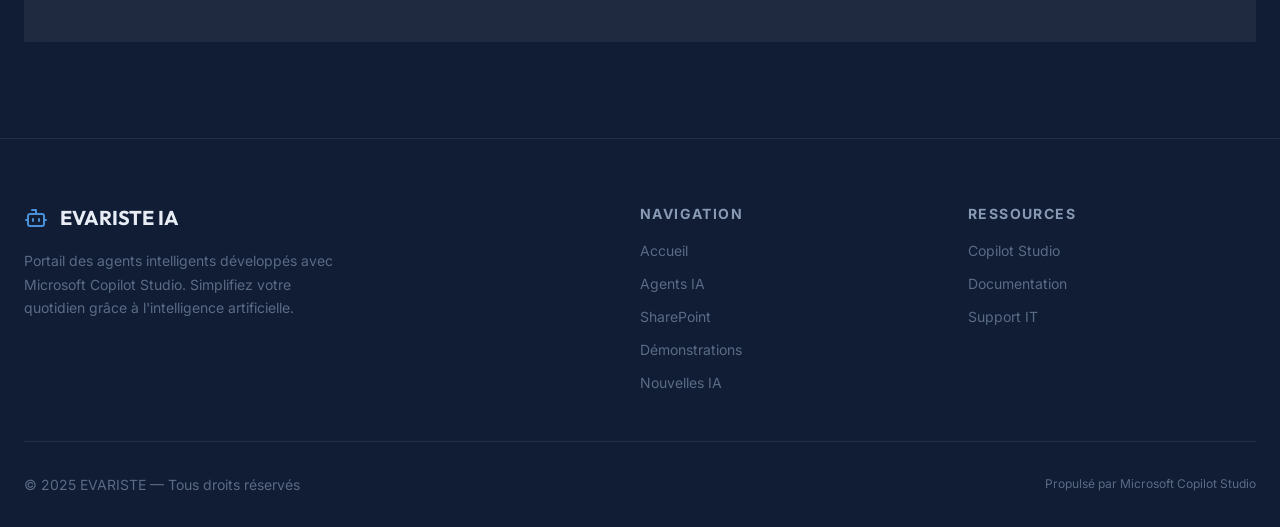
==== commit 6cce1c04: "Update Copilot Studio landing page with agent links and launcher cards" ====
--- a/pages/agent-detail.html
+++ b/pages/agent-detail.html
@@ -179,7 +179,27 @@
       
       let chatContent = '';
       if (agent.embedUrl) {
-        chatContent = `<iframe src="${agent.embedUrl}" class="chatbot-iframe" title="Chatbot ${agent.name}"></iframe>`;
+        if (agent.embedUrl.includes("sharepoint.com") || agent.embedUrl.includes("m365.cloud.microsoft")) {
+          const isM365 = agent.embedUrl.includes("m365.cloud.microsoft");
+          const platformName = isM365 ? "Microsoft 365 Copilot" : "SharePoint EVARISTE";
+          const btnText = isM365 ? "Lancer l'agent dans Microsoft 365" : "Ouvrir l'agent sur SharePoint";
+          chatContent = `
+            <div style="display: flex; flex-direction: column; align-items: center; justify-content: center; height: 100%; padding: 3rem 2rem; text-align: center; background: var(--bg-secondary);">
+              <div class="detail-icon ${agent.color}" style="background: var(--${agent.color}-bg); color: var(--${agent.color}); margin-bottom: 1.5rem; width: 80px; height: 80px;">
+                ${getIcon(agent.icon)}
+              </div>
+              <h2 style="font-size: 1.8rem; margin-bottom: 0.5rem; font-weight: 700;">${agent.name}</h2>
+              <p style="color: var(--text-secondary); max-width: 480px; margin-bottom: 1.5rem; line-height: 1.6;">
+                Cet agent est disponible directement sur <strong>${platformName}</strong>. Cliquez ci-dessous pour ouvrir votre session d'interaction.
+              </p>
+              <a href="${agent.embedUrl}" target="_blank" rel="noopener noreferrer" class="btn btn--primary" style="padding: 0.8rem 2rem; font-size: 1rem; text-decoration: none;">
+                ${getIcon(isM365 ? "copilot" : "externalLink")} ${btnText}
+              </a>
+            </div>
+          `;
+        } else {
+          chatContent = `<iframe src="${agent.embedUrl}" class="chatbot-iframe" title="Chatbot ${agent.name}"></iframe>`;
+        }
       } else {
         chatContent = `
           <div style="display: flex; flex-direction: column; align-items: center; justify-content: center; height: 100%; color: var(--text-muted); padding: 2rem; text-align: center;">
--- a/css/components.css
+++ b/css/components.css
@@ -909,6 +909,58 @@
   font-size: var(--text-sm);
 }
 
+.modal__launcher {
+  display: flex;
+  flex-direction: column;
+  align-items: center;
+  justify-content: center;
+  padding: var(--space-12) var(--space-8);
+  text-align: center;
+  min-height: 400px;
+}
+
+.modal__launcher-icon {
+  width: 72px;
+  height: 72px;
+  border-radius: var(--radius-lg);
+  display: flex;
+  align-items: center;
+  justify-content: center;
+  margin-bottom: var(--space-4);
+}
+
+.modal__launcher-icon.blue   { background: var(--blue-bg); color: var(--blue); }
+.modal__launcher-icon.green  { background: var(--green-bg); color: var(--green); }
+.modal__launcher-icon.orange { background: var(--orange-bg); color: var(--orange); }
+
+.modal__launcher-title {
+  font-family: var(--font-heading);
+  font-size: var(--text-2xl);
+  font-weight: 700;
+  color: var(--text-primary);
+  margin-bottom: var(--space-2);
+}
+
+.modal__launcher-desc {
+  font-size: var(--text-base);
+  color: var(--text-secondary);
+  max-width: 520px;
+  line-height: var(--leading-relaxed);
+  margin-bottom: var(--space-4);
+}
+
+.modal__launcher-badge {
+  display: inline-flex;
+  align-items: center;
+  gap: var(--space-2);
+  padding: var(--space-2) var(--space-4);
+  background: var(--surface);
+  border: 1px solid var(--border);
+  border-radius: var(--radius-full);
+  font-size: var(--text-xs);
+  color: var(--blue-light);
+}
+
 /* ===== FOOTER ===== */
 .footer {
   background: var(--bg-secondary);
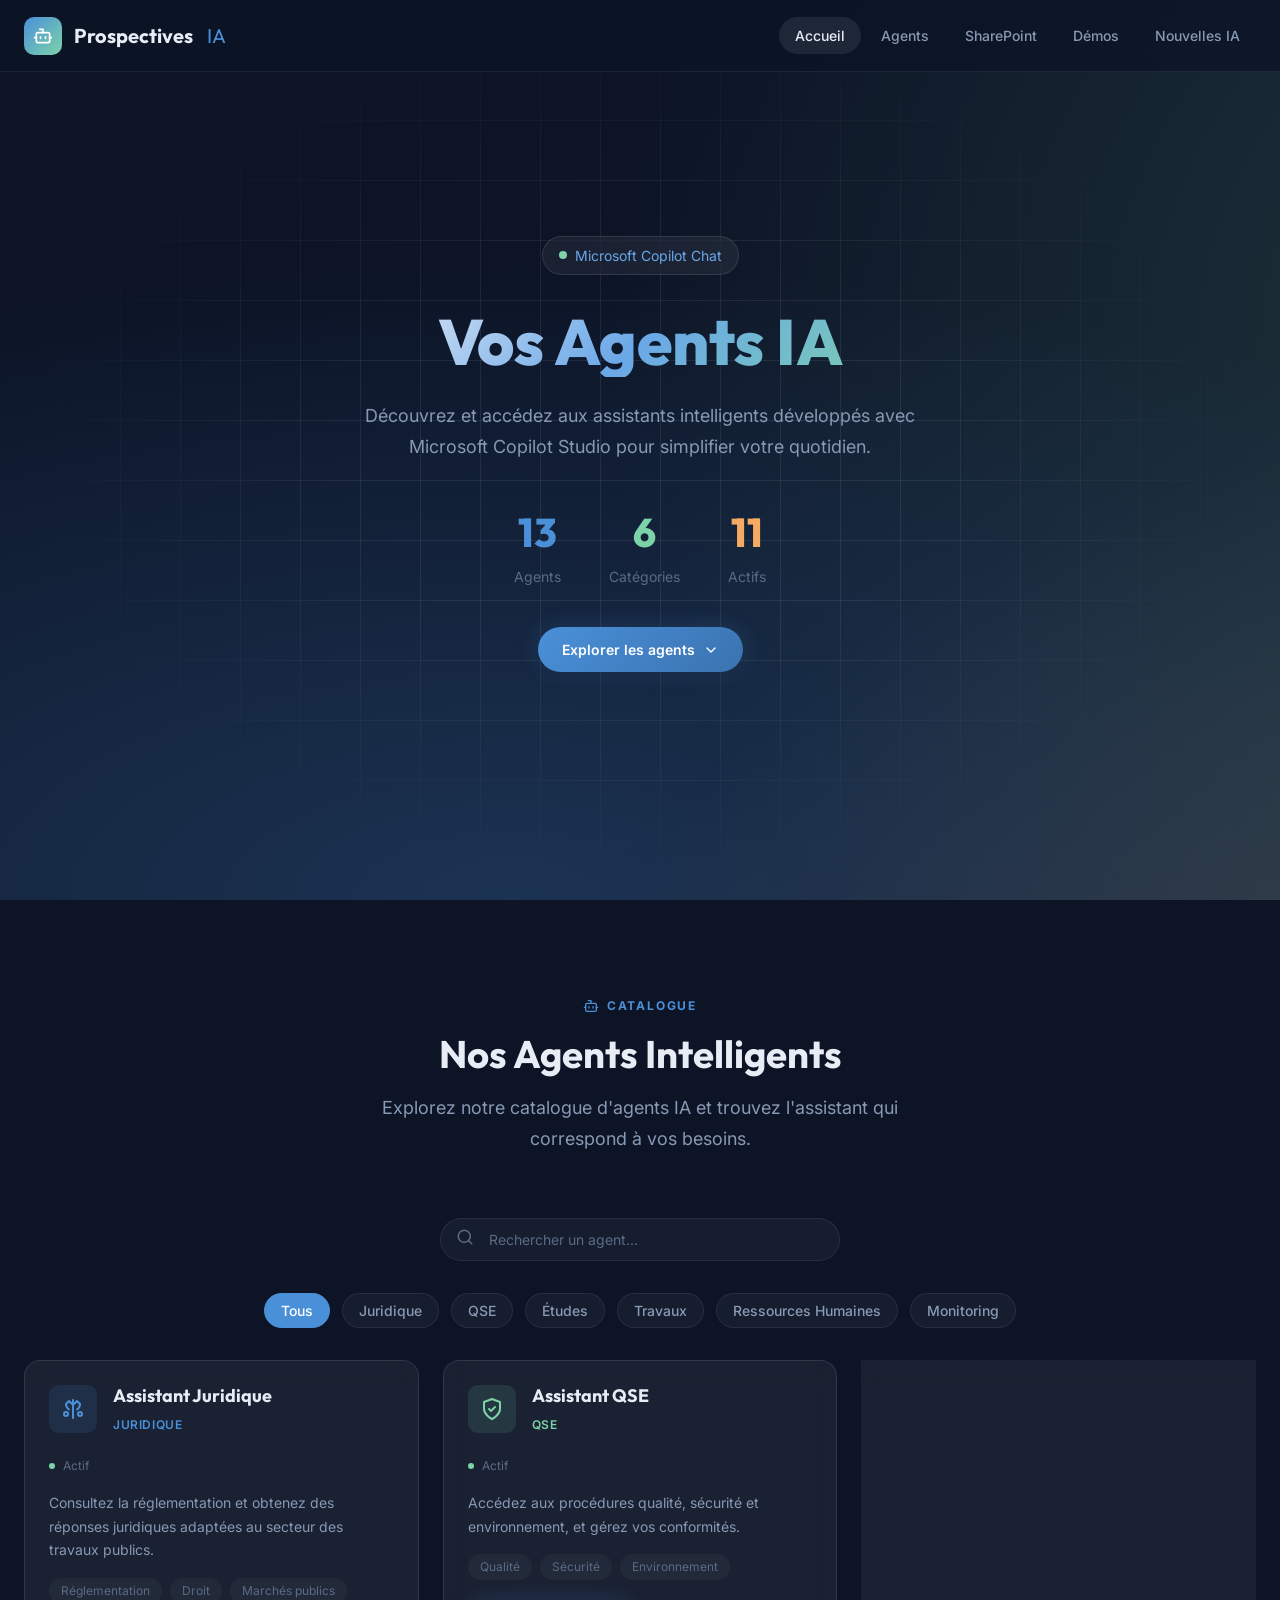
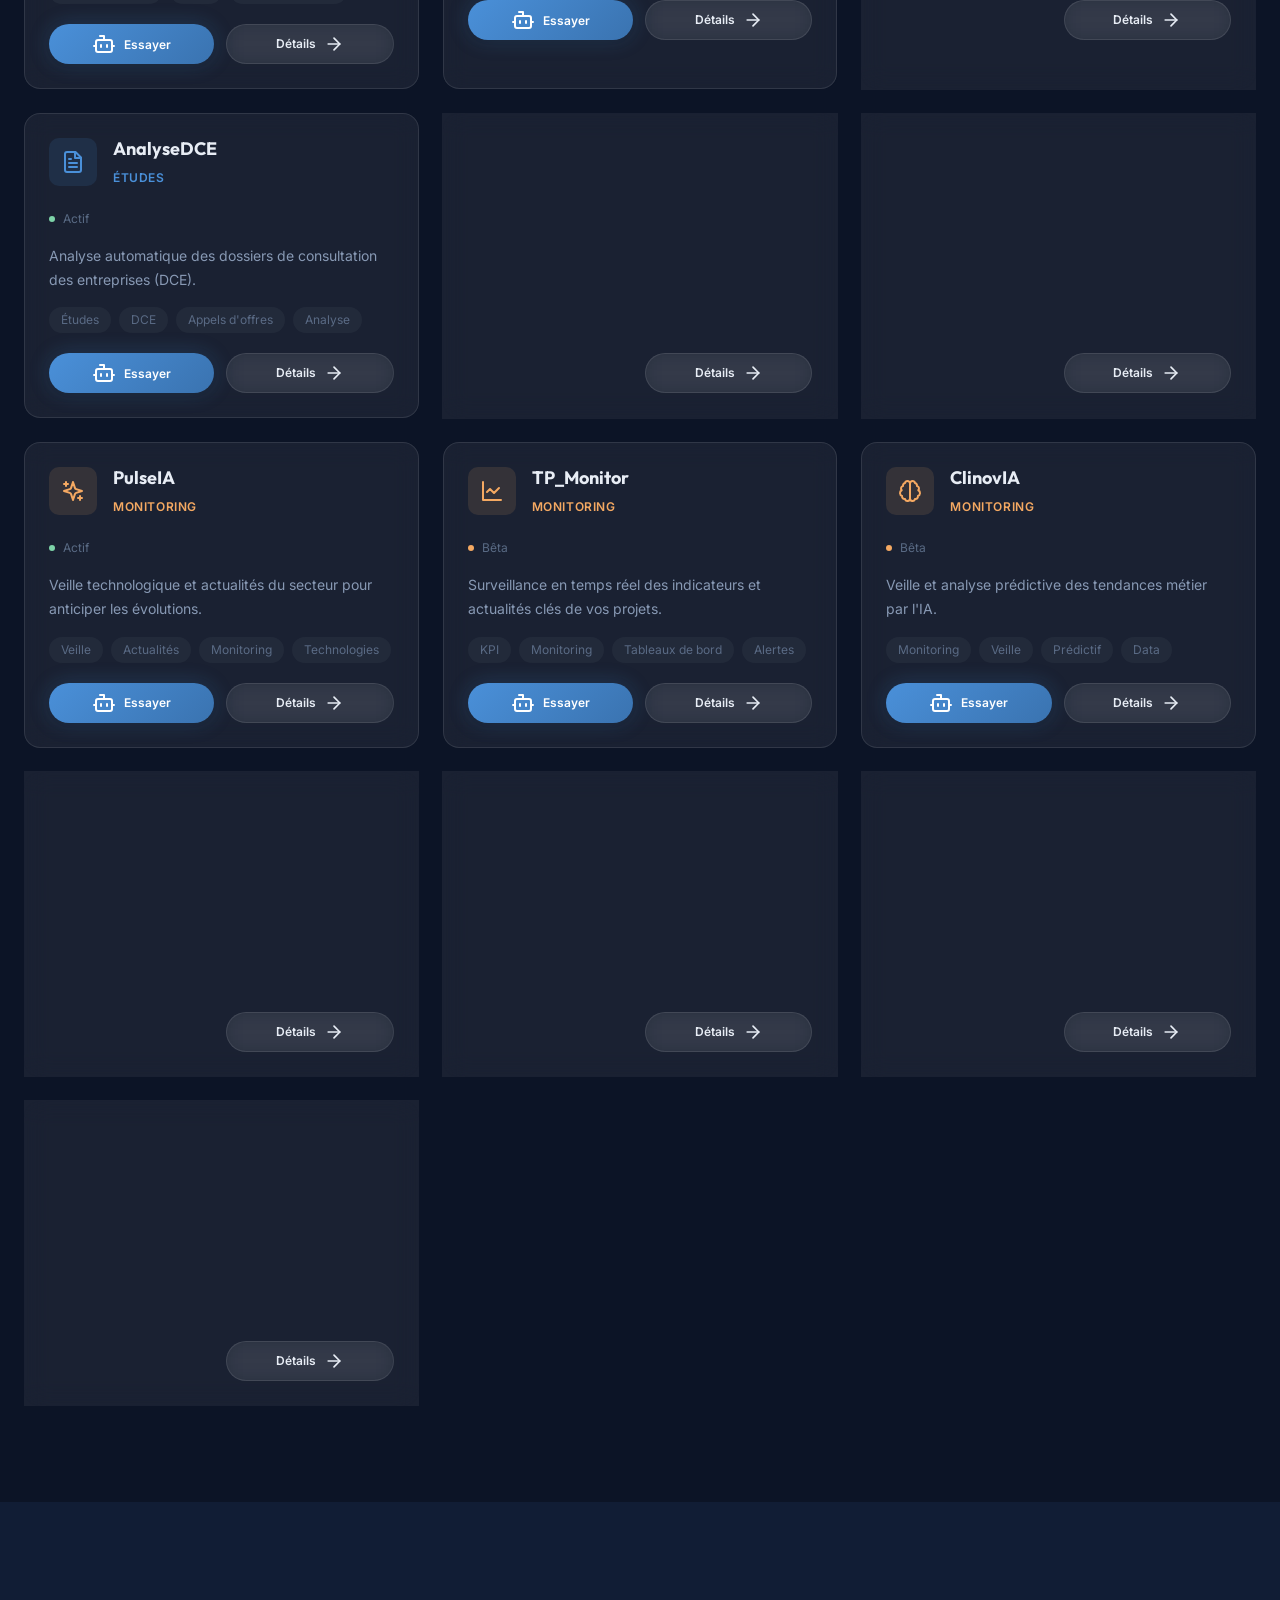
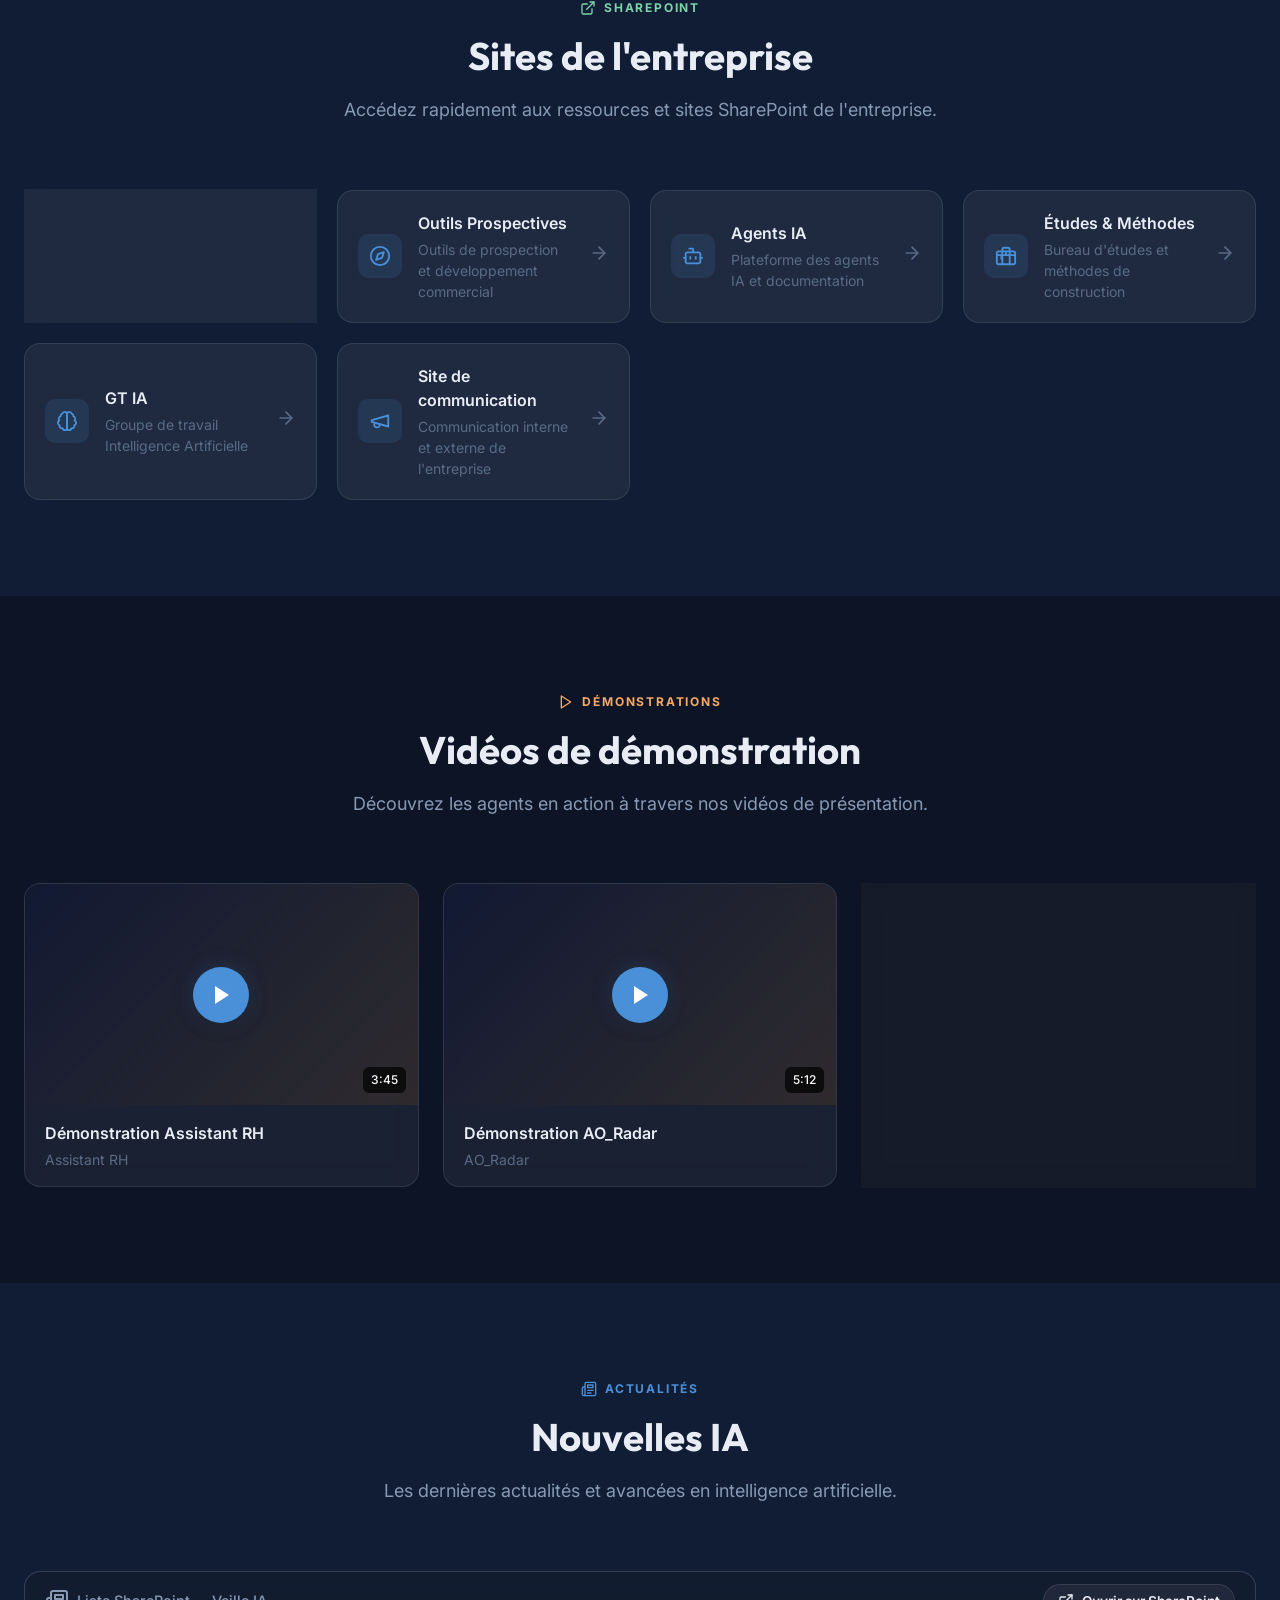
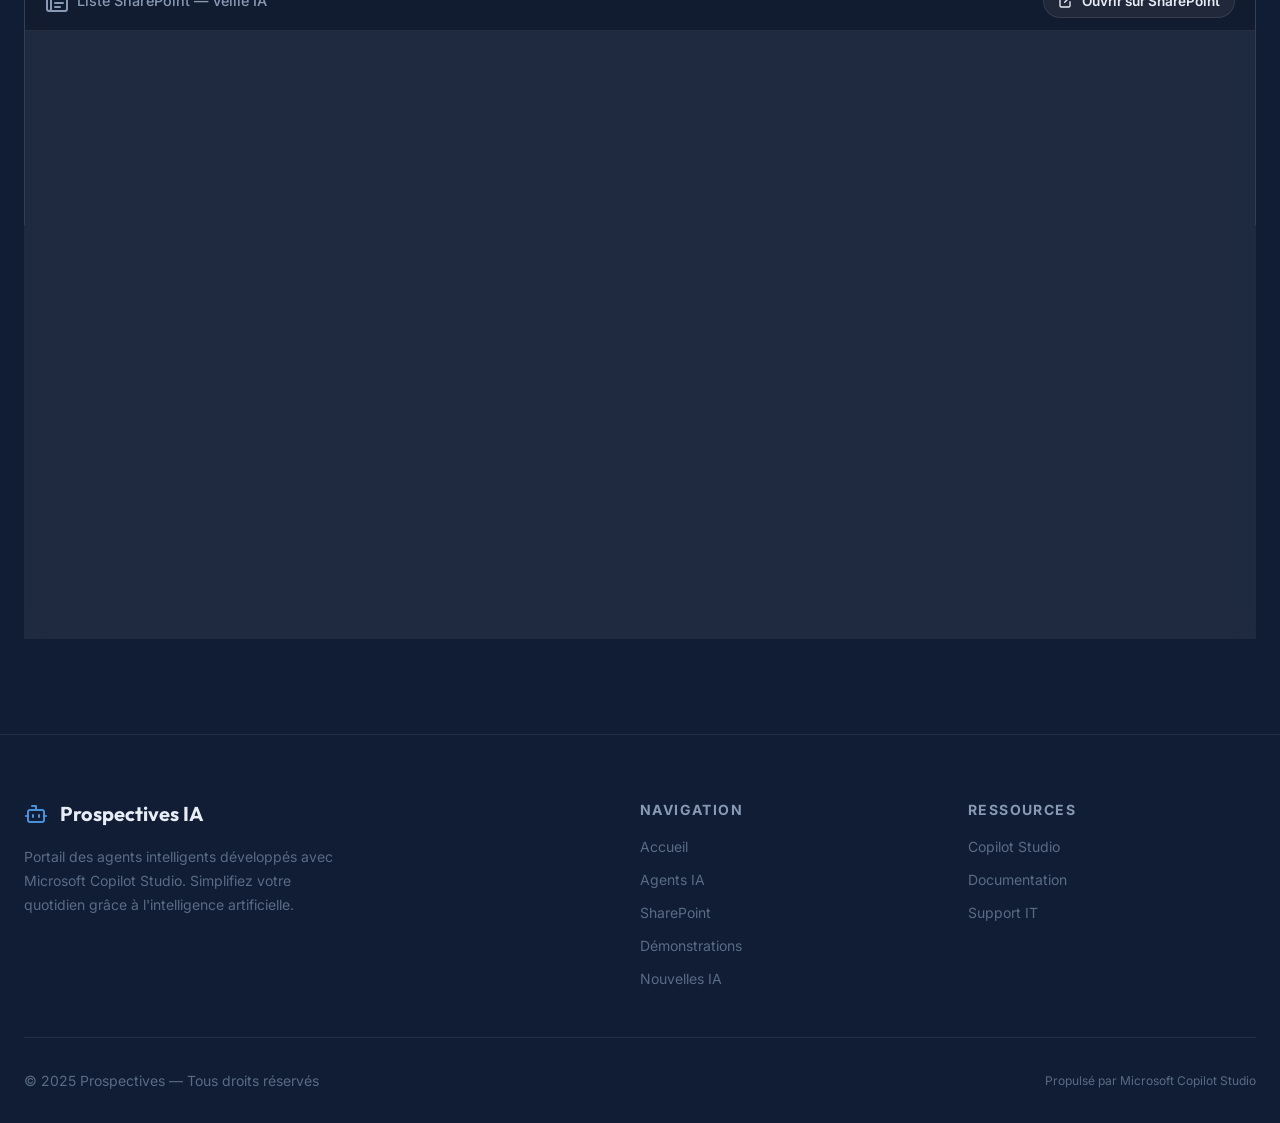
==== commit 3cc929b7: "fix: update page title and brand name to Prospectives IA" ====
--- a/pages/agent-detail.html
+++ b/pages/agent-detail.html
@@ -3,7 +3,7 @@
 <head>
   <meta charset="UTF-8">
   <meta name="viewport" content="width=device-width, initial-scale=1.0">
-  <title>Détail de l'Agent | EVARISTE IA</title>
+  <title>Détail de l'Agent | Prospectives IA</title>
   
   <!-- Google Fonts -->
   <link rel="preconnect" href="https://fonts.googleapis.com">
@@ -129,7 +129,7 @@
         <div class="nav__logo-icon">
           <svg xmlns="http://www.w3.org/2000/svg" width="20" height="20" viewBox="0 0 24 24" fill="none" stroke="currentColor" stroke-width="2" stroke-linecap="round" stroke-linejoin="round"><path d="M12 8V4H8"/><rect x="4" y="8" width="16" height="12" rx="2"/><path d="M2 14h2"/><path d="M20 14h2"/><path d="M15 13v2"/><path d="M9 13v2"/></svg>
         </div>
-        EVARISTE <span style="color: var(--blue); font-weight: 400; margin-left: 2px;">IA</span>
+        Prospectives <span style="color: var(--blue); font-weight: 400; margin-left: 2px;">IA</span>
       </a>
       <a href="../index.html#agents" class="btn btn--ghost">Retour au catalogue</a>
     </div>
@@ -166,7 +166,7 @@
       }
       
       // Update page title
-      document.title = `${agent.name} | EVARISTE IA`;
+      document.title = `${agent.name} | Prospectives IA`;
       
       // Render content
       renderAgentDetail(agent);
--- a/css/components.css
+++ b/css/components.css
@@ -164,6 +164,17 @@
   color: var(--blue-light);
   margin-bottom: var(--space-8);
   backdrop-filter: blur(10px);
+  text-decoration: none;
+  cursor: pointer;
+  transition: background var(--transition-fast), border-color var(--transition-fast), transform var(--transition-fast), box-shadow var(--transition-fast);
+}
+
+.hero__badge:hover {
+  background: rgba(74, 144, 217, 0.18);
+  border-color: rgba(74, 144, 217, 0.4);
+  color: var(--white);
+  transform: translateY(-2px);
+  box-shadow: 0 4px 16px rgba(74, 144, 217, 0.2);
 }
 
 .hero__badge-dot {
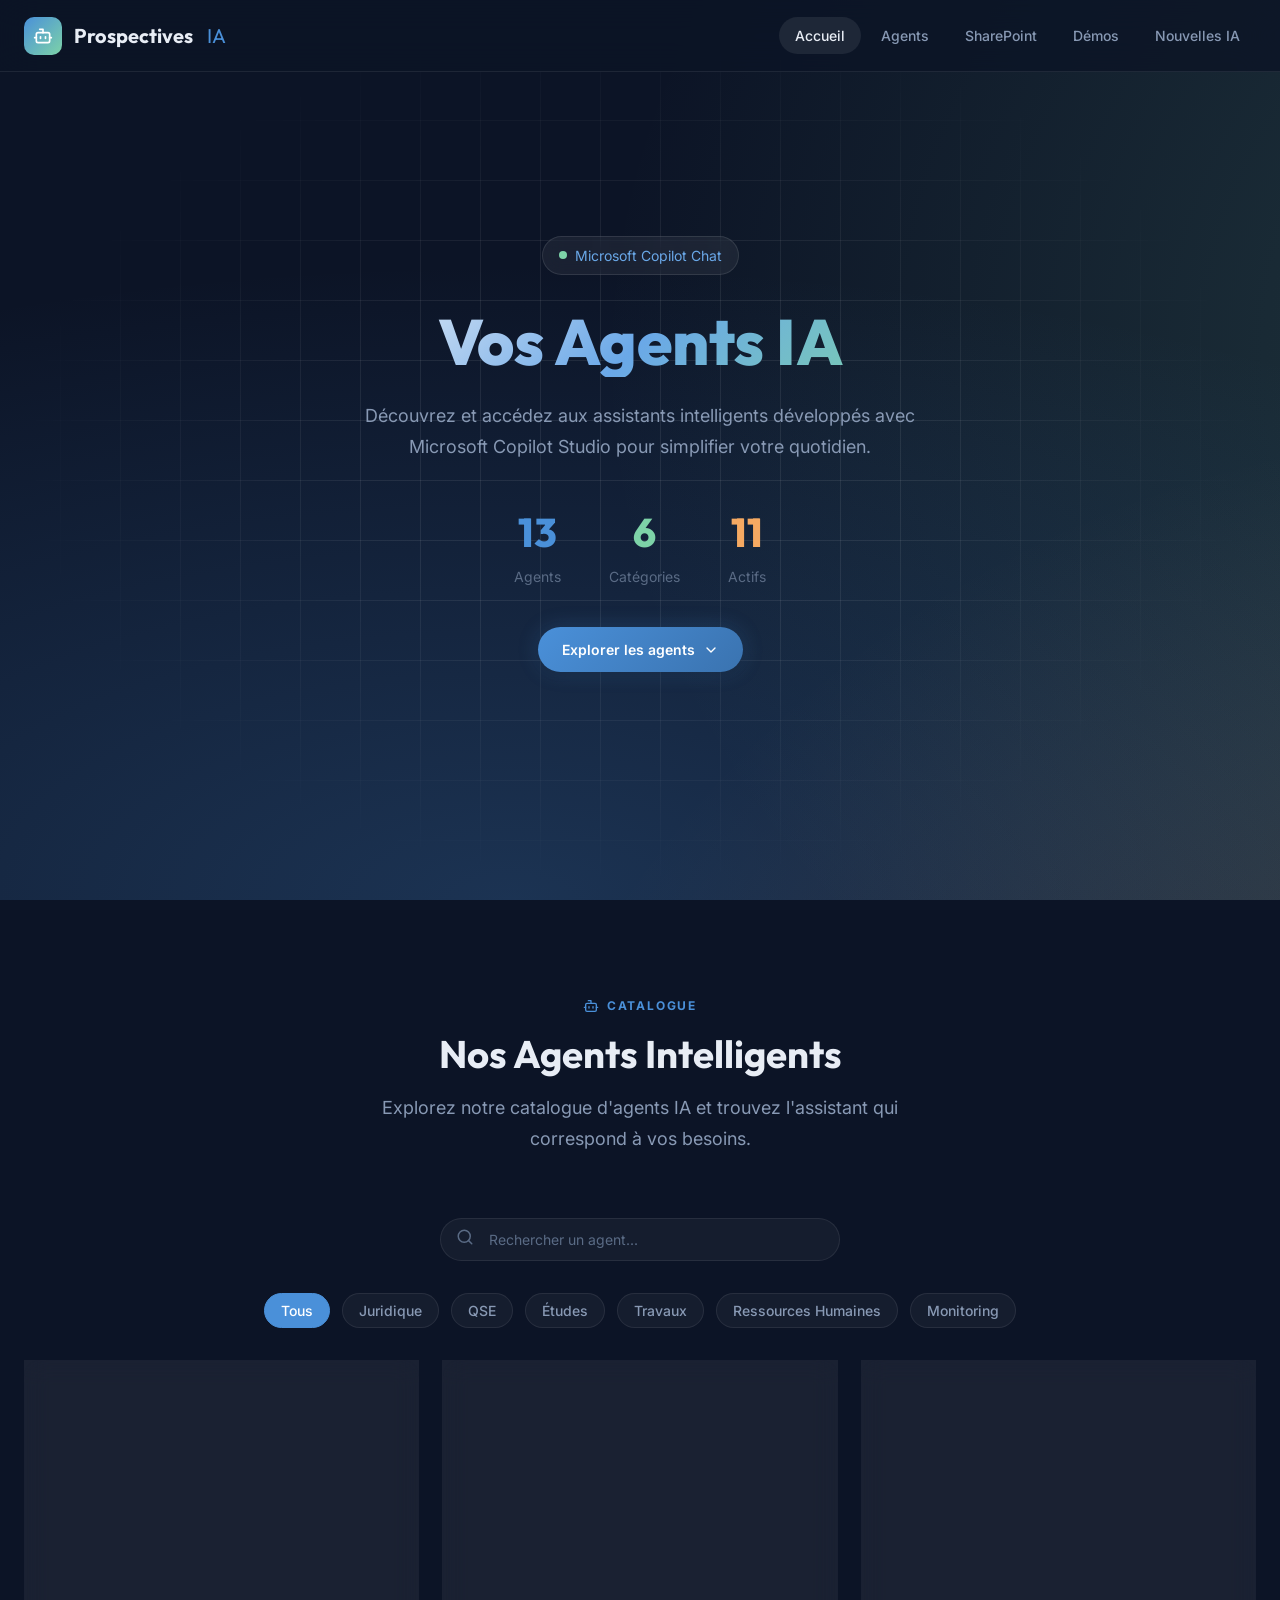
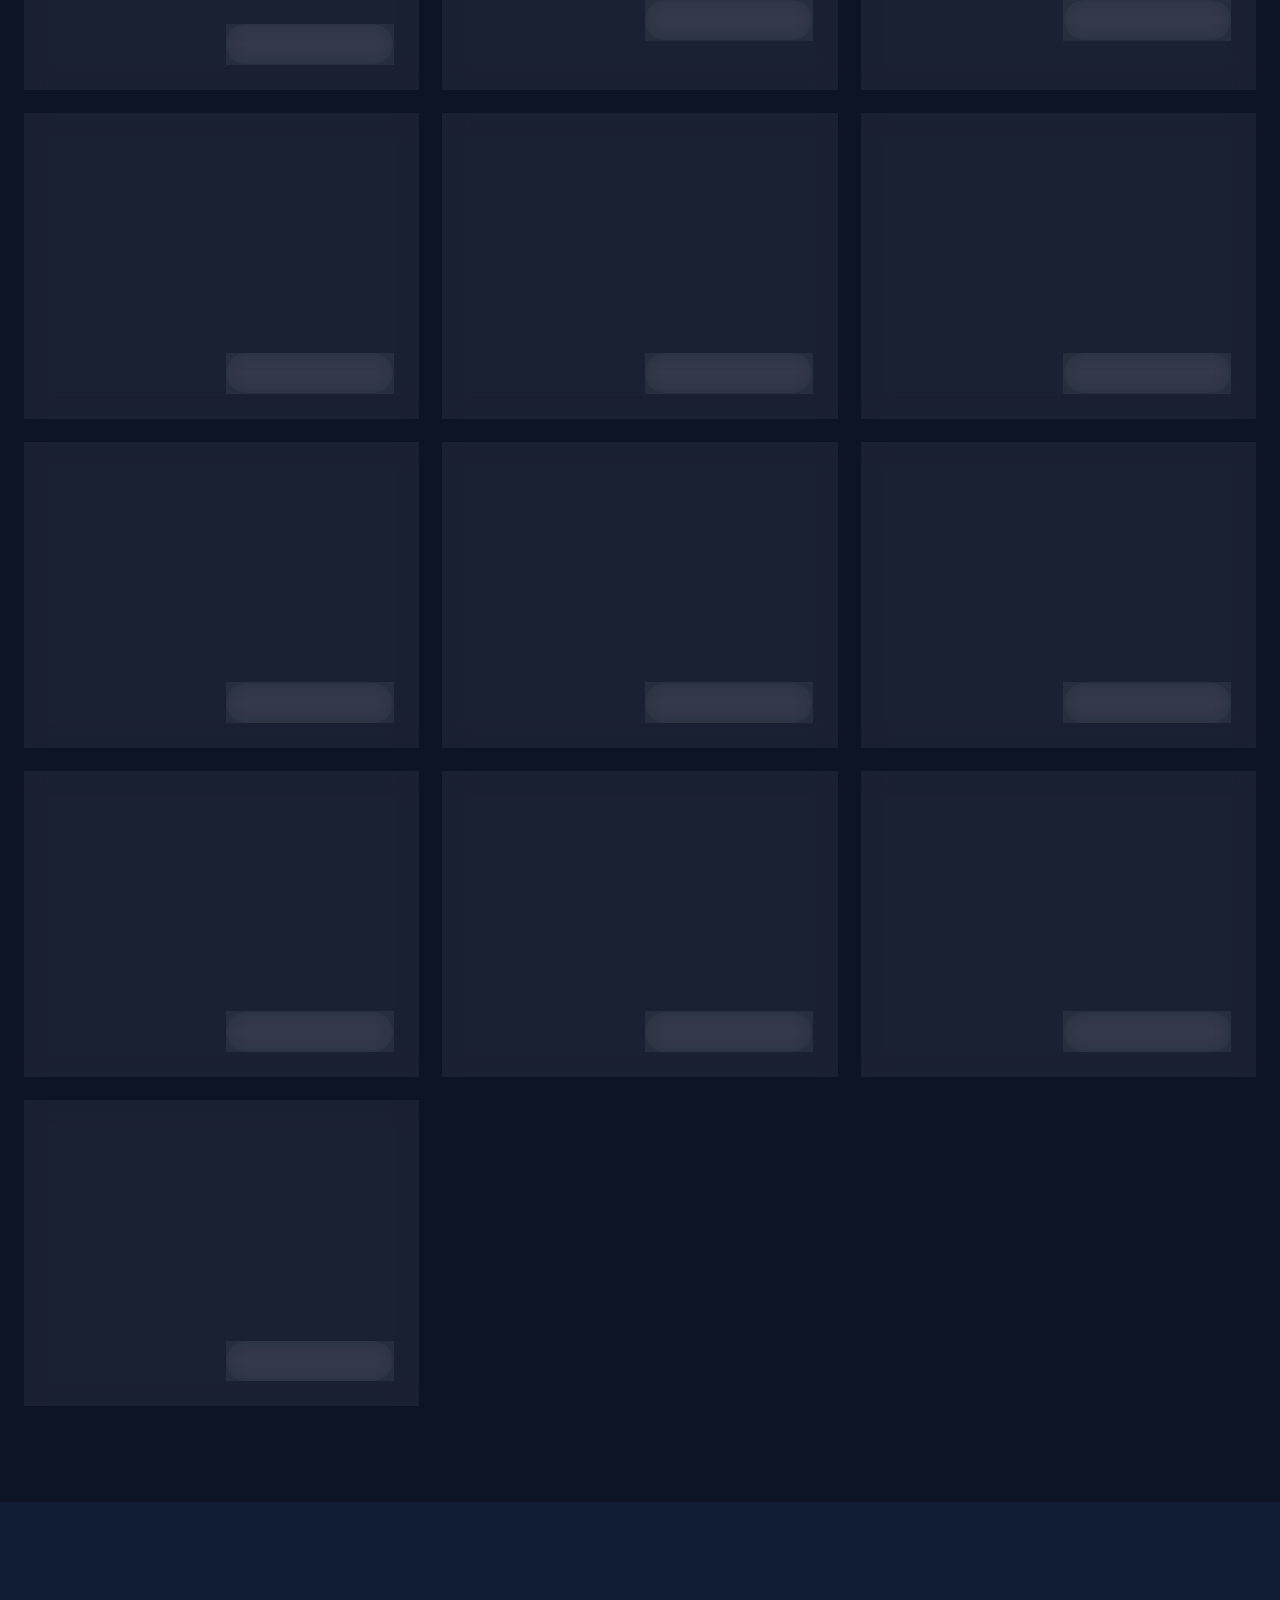
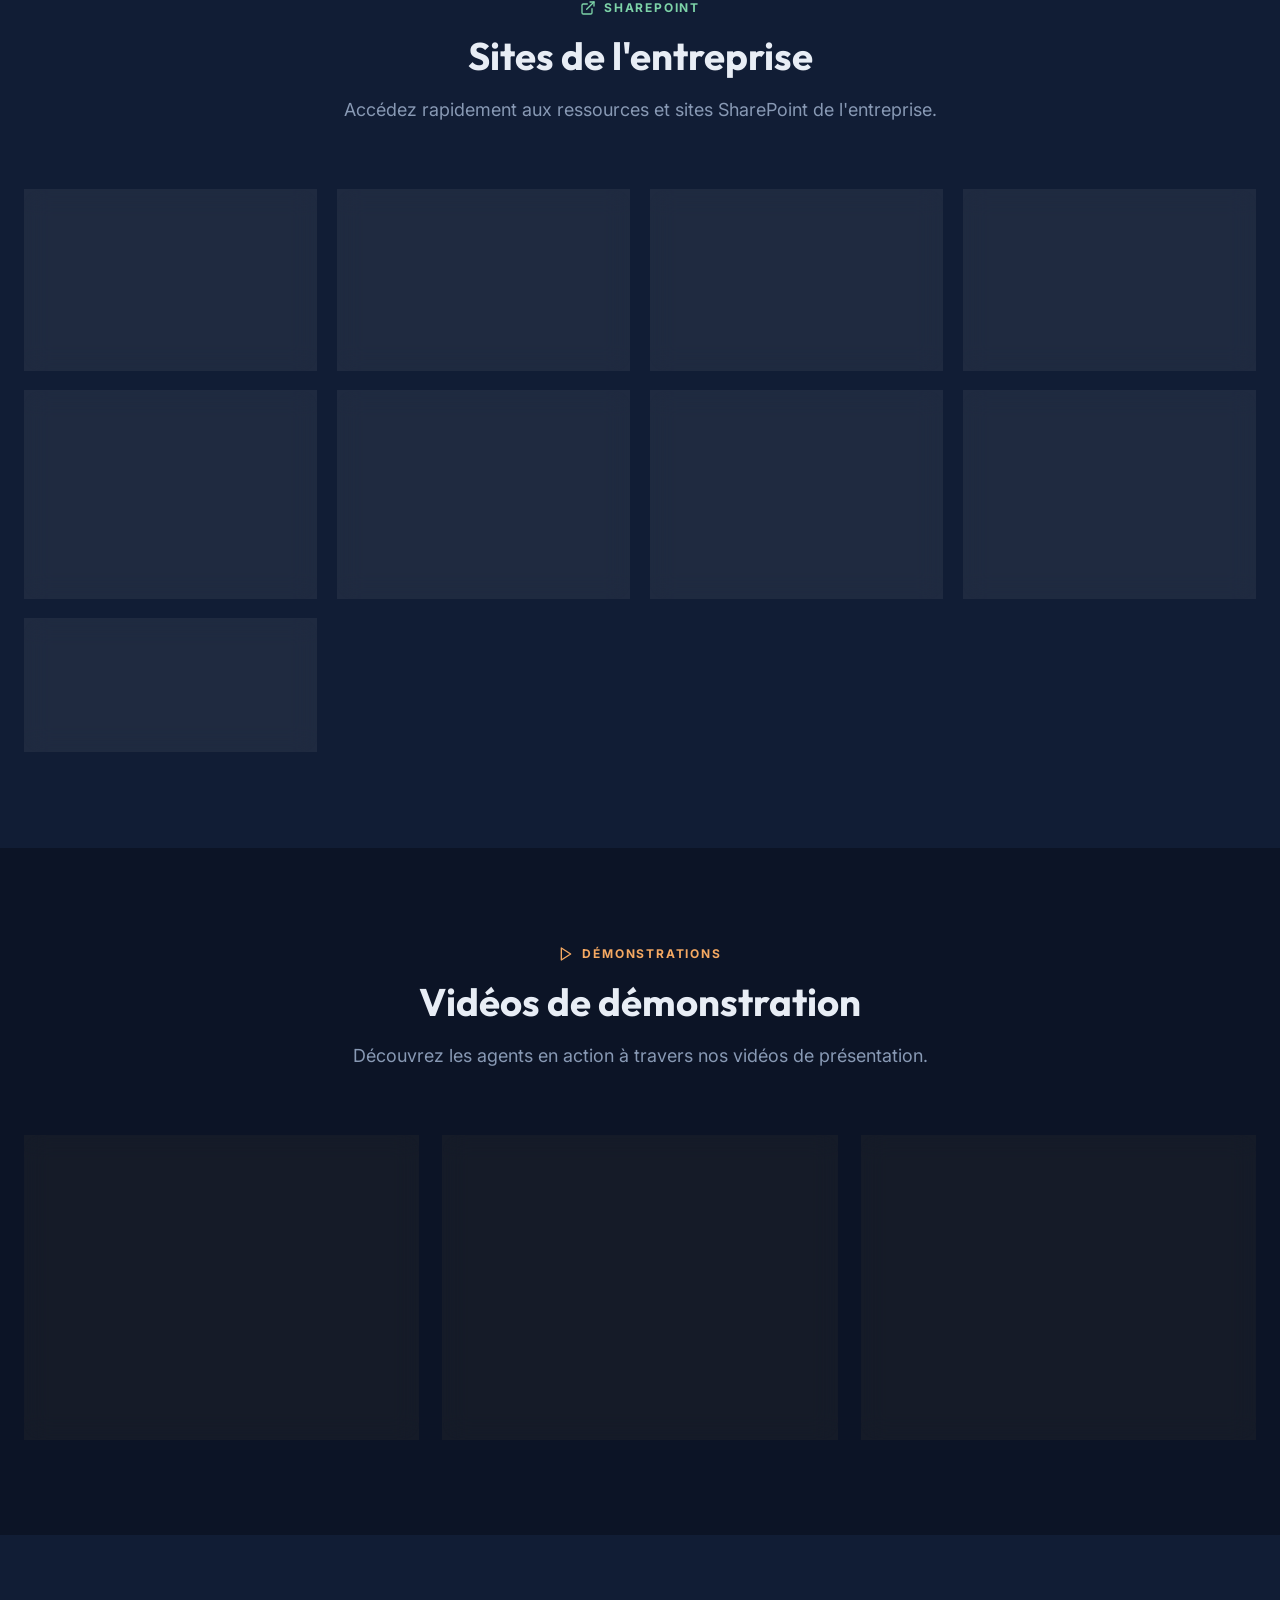
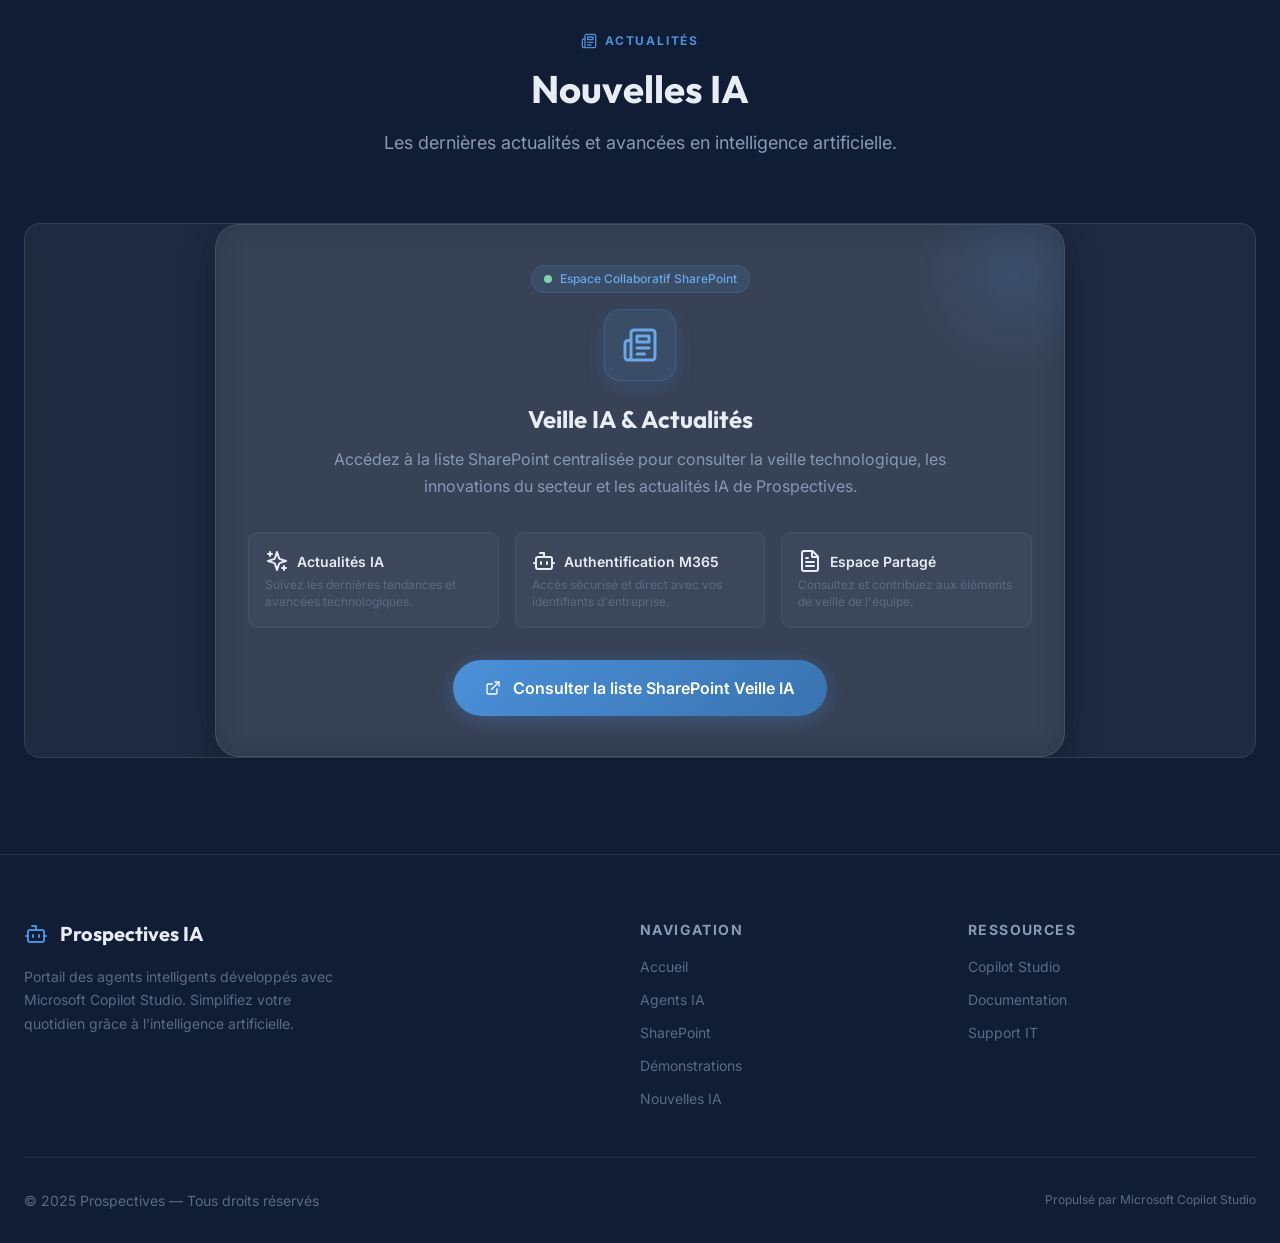
==== commit 81cbe86a: "fix: replace all remaining user-facing references from EVARISTE to Prospectives" ====
--- a/pages/agent-detail.html
+++ b/pages/agent-detail.html
@@ -181,7 +181,7 @@
       if (agent.embedUrl) {
         if (agent.embedUrl.includes("sharepoint.com") || agent.embedUrl.includes("m365.cloud.microsoft")) {
           const isM365 = agent.embedUrl.includes("m365.cloud.microsoft");
-          const platformName = isM365 ? "Microsoft 365 Copilot" : "SharePoint EVARISTE";
+          const platformName = isM365 ? "Microsoft 365 Copilot" : "SharePoint Prospectives";
           const btnText = isM365 ? "Lancer l'agent dans Microsoft 365" : "Ouvrir l'agent sur SharePoint";
           chatContent = `
             <div style="display: flex; flex-direction: column; align-items: center; justify-content: center; height: 100%; padding: 3rem 2rem; text-align: center; background: var(--bg-secondary);">
--- a/css/variables.css
+++ b/css/variables.css
@@ -1,5 +1,5 @@
 /* ========================================
-   DESIGN TOKENS — EVARISTE AI Agents
+   DESIGN TOKENS — Prospectives AI Agents
    ======================================== */
 
 :root {
--- a/css/components.css
+++ b/css/components.css
@@ -590,14 +590,20 @@
   transition: all var(--transition-base);
   text-decoration: none;
   color: inherit;
-}
-
-.sp-card:hover {
+  height: 100%;
+}
+
+.sp-card:hover:not(.sp-card--disabled) {
   transform: translateY(-3px);
   border-color: var(--border-hover);
   box-shadow: var(--shadow-md);
   background: var(--surface-hover);
   color: inherit;
+}
+
+.sp-card--disabled {
+  opacity: 0.65;
+  cursor: default;
 }
 
 .sp-card__icon {
@@ -617,13 +623,43 @@
   height: 22px;
 }
 
-.sp-card__content { flex: 1; min-width: 0; }
+.sp-card__content {
+  flex: 1;
+  min-width: 0;
+}
+
+.sp-card__header {
+  display: flex;
+  align-items: center;
+  justify-content: space-between;
+  gap: var(--space-2);
+  margin-bottom: var(--space-1);
+}
+
+.sp-card__tag {
+  font-size: 0.7rem;
+  padding: 2px 7px;
+  border-radius: var(--radius-full);
+  font-weight: 500;
+  flex-shrink: 0;
+}
+
+.sp-card__tag.active {
+  background: rgba(74, 144, 217, 0.15);
+  color: var(--blue-light);
+  border: 1px solid rgba(74, 144, 217, 0.3);
+}
+
+.sp-card__tag.muted {
+  background: rgba(255, 255, 255, 0.05);
+  color: var(--text-muted);
+  border: 1px solid rgba(255, 255, 255, 0.1);
+}
 
 .sp-card__title {
   font-size: var(--text-base);
   font-weight: 600;
   color: var(--text-primary);
-  margin-bottom: var(--space-1);
 }
 
 .sp-card__description {
@@ -771,22 +807,131 @@
   border: none;
 }
 
-.news-placeholder {
-  padding: var(--space-12);
+/* ---- News Launcher Card ---- */
+.news-launcher {
+  display: flex;
+  flex-direction: column;
+  align-items: center;
   text-align: center;
-  color: var(--text-muted);
-}
-
-.news-placeholder__icon {
-  width: 64px;
-  height: 64px;
-  margin: 0 auto var(--space-6);
-  background: var(--surface);
+  padding: var(--space-10) var(--space-8);
+  background: var(--glass);
+  border: 1px solid var(--glass-border);
+  border-radius: var(--radius-xl);
+  backdrop-filter: blur(16px);
+  box-shadow: var(--shadow-lg), 0 0 40px rgba(74, 144, 217, 0.08);
+  position: relative;
+  overflow: hidden;
+  max-width: 850px;
+  margin: 0 auto;
+}
+
+.news-launcher::before {
+  content: '';
+  position: absolute;
+  top: -50px;
+  right: -50px;
+  width: 200px;
+  height: 200px;
+  background: radial-gradient(circle, rgba(74, 144, 217, 0.15) 0%, transparent 70%);
+  pointer-events: none;
+}
+
+.news-launcher__badge {
+  display: inline-flex;
+  align-items: center;
+  gap: var(--space-2);
+  padding: var(--space-1) var(--space-3);
+  background: rgba(74, 144, 217, 0.12);
+  border: 1px solid rgba(74, 144, 217, 0.25);
+  border-radius: var(--radius-full);
+  font-size: var(--text-xs);
+  color: var(--blue-light);
+  font-weight: 500;
+  margin-bottom: var(--space-4);
+}
+
+.news-launcher__icon {
+  width: 72px;
+  height: 72px;
   border-radius: var(--radius-lg);
-  display: flex;
-  align-items: center;
-  justify-content: center;
-  color: var(--text-muted);
+  background: rgba(74, 144, 217, 0.12);
+  border: 1px solid rgba(74, 144, 217, 0.3);
+  display: flex;
+  align-items: center;
+  justify-content: center;
+  color: var(--blue-light);
+  margin-bottom: var(--space-6);
+  box-shadow: 0 8px 20px rgba(74, 144, 217, 0.15);
+}
+
+.news-launcher__icon svg {
+  width: 36px;
+  height: 36px;
+}
+
+.news-launcher__title {
+  font-size: var(--text-2xl);
+  font-weight: 700;
+  color: var(--white);
+  margin-bottom: var(--space-3);
+}
+
+.news-launcher__desc {
+  font-size: var(--text-base);
+  color: var(--text-secondary);
+  max-width: 620px;
+  line-height: var(--leading-relaxed);
+  margin-bottom: var(--space-8);
+}
+
+.news-launcher__features {
+  display: grid;
+  grid-template-columns: repeat(auto-fit, minmax(220px, 1fr));
+  gap: var(--space-4);
+  width: 100%;
+  margin-bottom: var(--space-8);
+}
+
+.news-feature-item {
+  background: rgba(255, 255, 255, 0.03);
+  border: 1px solid rgba(255, 255, 255, 0.06);
+  border-radius: var(--radius-md);
+  padding: var(--space-4);
+  text-align: left;
+}
+
+.news-feature-item__title {
+  font-size: var(--text-sm);
+  font-weight: 600;
+  color: var(--text-primary);
+  display: flex;
+  align-items: center;
+  gap: var(--space-2);
+  margin-bottom: var(--space-1);
+}
+
+.news-feature-item__desc {
+  font-size: var(--text-xs);
+  color: var(--text-muted);
+  line-height: 1.4;
+}
+
+.news-launcher__cta {
+  display: inline-flex;
+  align-items: center;
+  gap: var(--space-3);
+  padding: var(--space-4) var(--space-8);
+  font-size: var(--text-base);
+  font-weight: 600;
+  border-radius: var(--radius-full);
+  box-shadow: 0 4px 20px rgba(74, 144, 217, 0.3);
+  transition: all var(--transition-fast);
+  text-decoration: none;
+}
+
+.news-launcher__cta:hover {
+  transform: translateY(-2px);
+  box-shadow: 0 6px 24px rgba(74, 144, 217, 0.45);
 }
 
 .news-placeholder__icon svg {
